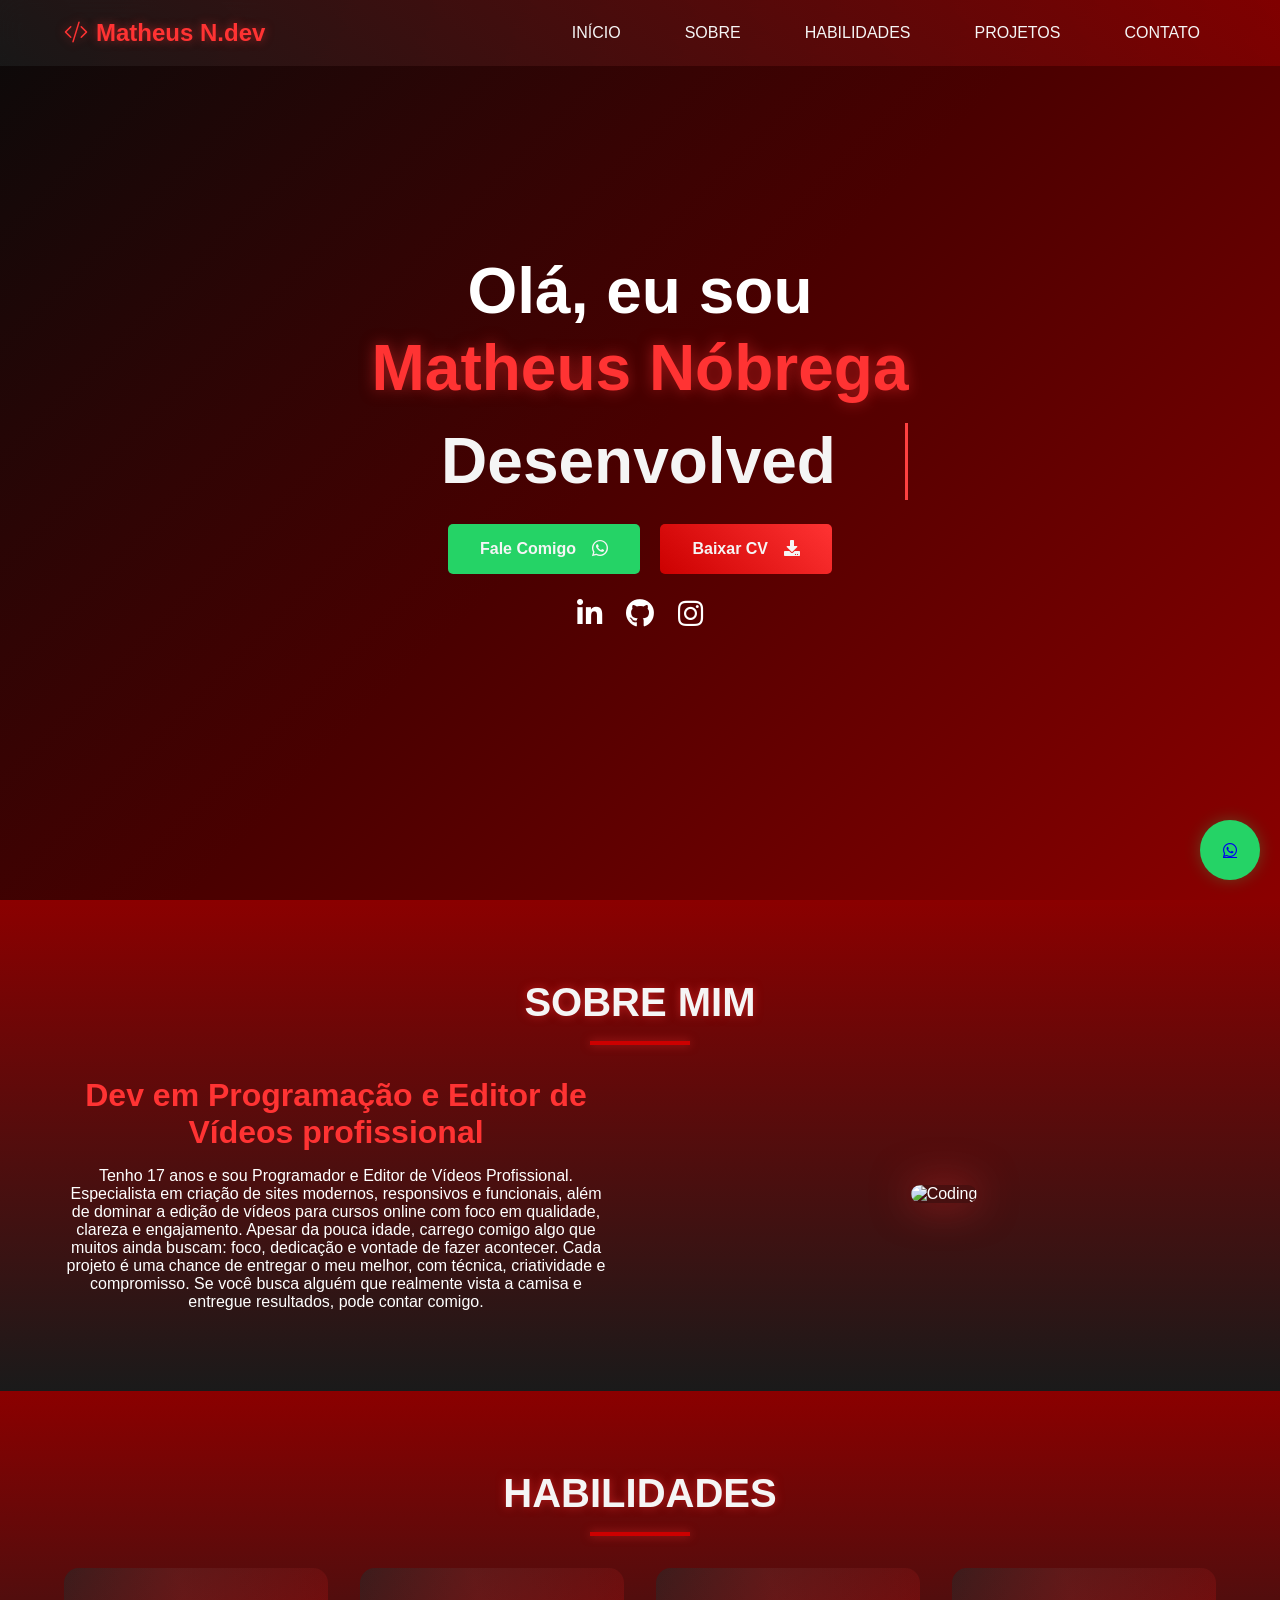
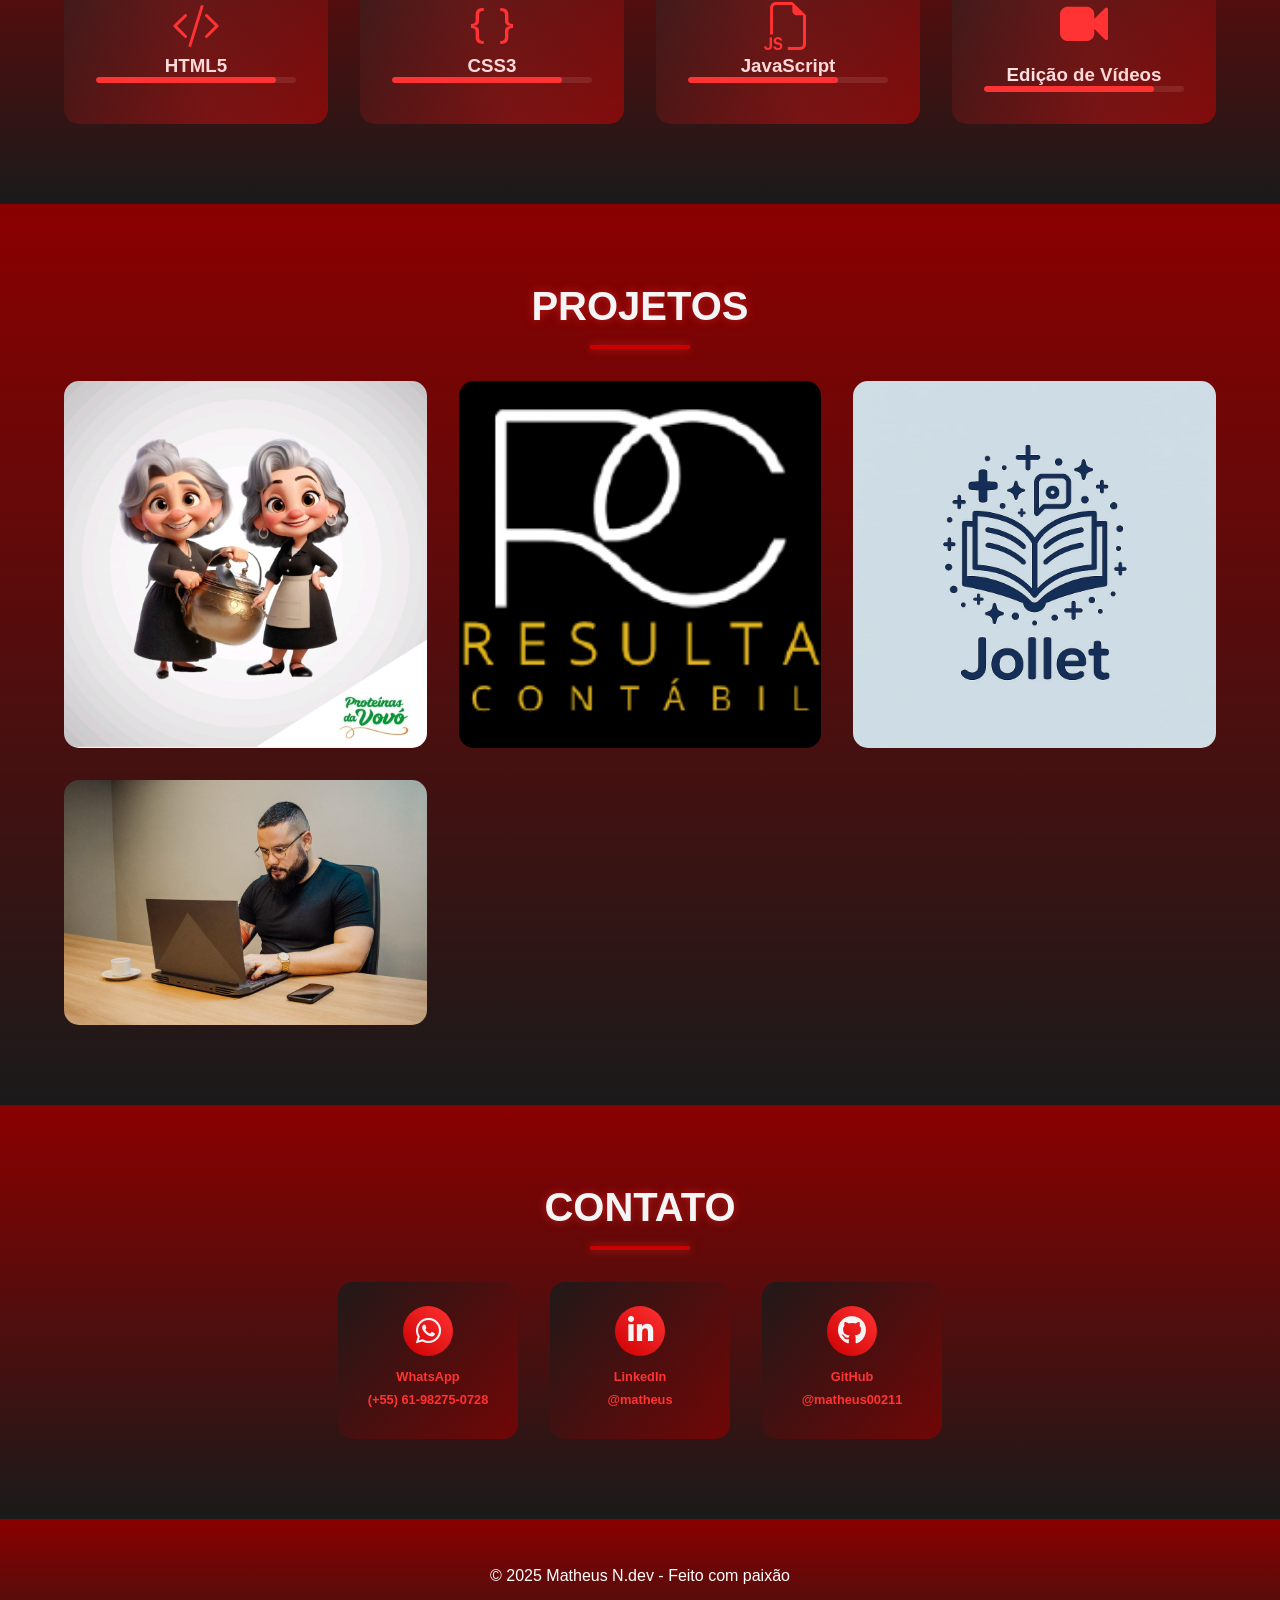
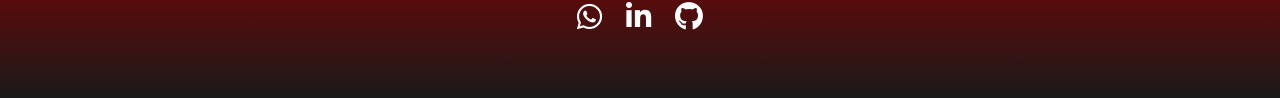
==== index.html @ 4edbf8de "mensagem" ====
<!DOCTYPE html>
<html lang="pt-BR">
<head>
    <meta charset="UTF-8">
    <meta name="viewport" content="width=device-width, initial-scale=1.0">
    <title>Portfólio de Matheus</title>
    <link rel="stylesheet" href="./style.css">
    <link rel="stylesheet" href="https://cdn.jsdelivr.net/npm/bootstrap-icons@1.11.1/font/bootstrap-icons.css">
    <link rel="stylesheet" href="https://cdnjs.cloudflare.com/ajax/libs/font-awesome/5.15.4/css/all.min.css">
    <link href="https://unpkg.com/aos@2.3.1/dist/aos.css" rel="stylesheet">
    <link rel="stylesheet" href="https://cdnjs.cloudflare.com/ajax/libs/font-awesome/4.7.0/css/font-awesome.min.css">
    <script src="https://kit.fontawesome.com/seu-codigo-aqui.js" crossorigin="anonymous"></script>
</head>
<body>
    <!-- Botão WhatsApp -->
    <a href="https://wa.me/5561982750728" class="whatsapp-float" target="_blank">
        <div class="whatsapp-box">
            <i class="fab fa-whatsapp"></i>
        </div>
    </a>

    <!-- Container Geral -->
    <div class="container">
        <!-- Header -->
        <header class="header">
            <div class="logo">
                <i class="bi bi-code-slash"></i>
                <span>Matheus N.dev</span>
            </div>
            <div class="menu">
                <label class="hamburger">
                    <input type="checkbox" id="menuToggle">
                    <svg viewBox="0 0 32 32">
                        <path class="line line-top-bottom" d="M27 10 13 10C10.8 10 9 8.2 9 6 9 3.5 10.8 2 13 2 15.2 2 17 3.8 17 6L17 26C17 28.2 18.8 30 21 30 23.2 30 25 28.2 25 26 25 23.8 23.2 22 21 22L7 22"></path>
                        <path class="line" d="M7 16 27 16"></path>
                    </svg>
                </label>
            </div>
            <nav class="nav-menu">
                <a href="#inicio">INÍCIO</a>
                <a href="#sobre">SOBRE</a>
                <a href="#skills">HABILIDADES</a>
                <a href="#portfolio">PROJETOS</a>
                <a href="#contato">CONTATO</a>
            </nav>
        </header>

       <!-- ... (outras seções mantidas como antes) ... -->

<!-- Início -->
<main id="inicio" class="inicio">
    <div class="stars-layer1"></div>
    <div class="stars-layer2"></div>
    <div class="stars-layer3"></div>
    <div class="container-inicio">
        <div class="conteudo-inicio" data-aos="zoom-in" data-aos-duration="1000">
            <div class="titulo-inicio">
                <h1>Olá, eu sou <span class="highlight">Matheus Nóbrega</span></h1>
                <h1 class="destaque-inicio"><span id="typed-title"></span></h1>
            </div>
            <a href="https://wa.me/5561982750728" target="_blank" class="cta whatsapp-red" data-aos="fade-up" data-aos-delay="400" data-aos-duration="1000">
                <span>Fale Comigo</span>
                <i class="bi bi-whatsapp"></i>
            </a>
            <a href="https://drive.google.com/file/d/13lXHIAIZt2BvmZMSR9LS7GYhMcBeXcqB/view?usp=sharing" target="_blank" class="cta" data-aos="fade-up" data-aos-delay="400" data-aos-duration="1000">
                <span class="btn-text">Baixar CV</span>
                <span class="btn-icon"><i class="fas fa-download"></i></span>
            </a>
            <div class="social-media" data-aos="fade-up" data-aos-delay="600" data-aos-duration="1000">
                <a href="#" target="_blank" class="social-link" data-social="linkedin"><i class="fab fa-linkedin"></i></a>
                <a href="https://github.com/matheus00211" target="_blank" class="social-link" data-social="github"><i class="fab fa-github"></i></a>
                <a href="https://www.instagram.com/eumatheus_nobrega/" target="_blank" class="social-link" data-social="instagram"><i class="fab fa-instagram"></i></a>
            </div>
        </div>
    </div>
</main>
<!-- ... (outras seções mantidas como antes) ... -->

        <!-- Sobre -->
        <section id="sobre" class="sobre">
            <div class="container-sobre">
                <div class="headline-sobre" data-aos="fade-up" data-aos-duration="1000">
                    <h2 class="section-title">SOBRE MIM</h2>
                    <div class="red-line"></div>
                </div>
                <div class="conteudo-sobre">
                    <div class="left-sobre" data-aos="fade-right" data-aos-duration="1000">
                        <div class="textos-sobre">
                            <h3>Dev em Programação e Editor de Vídeos profissional</h3>
                            <p>Tenho 17 anos e sou Programador e Editor de Vídeos Profissional.
                                Especialista em criação de sites modernos, responsivos e funcionais, além de dominar a edição de vídeos para cursos online com foco em qualidade, clareza e engajamento.
                                
                                Apesar da pouca idade, carrego comigo algo que muitos ainda buscam: foco, dedicação e vontade de fazer acontecer.
                                Cada projeto é uma chance de entregar o meu melhor, com técnica, criatividade e compromisso.
                                
                                Se você busca alguém que realmente vista a camisa e entregue resultados, pode contar comigo.</p>
                        </div>
                    </div>
                    <div class="right-sobre" data-aos="fade-left" data-aos-duration="1000">
                        <div class="imagem-sobre">
                            <img src="https://images.unsplash.com/photo-1498050108023-c5249f4df085?auto=format&fit=crop&q=80" alt="Coding">
                        </div>
                    </div>
                </div>
            </div>
        </section>

        <!-- Skills -->
        <section id="skills" class="skills">
            <div class="container-skills">
                <h2 class="section-title" data-aos="fade-up" data-aos-duration="1000">HABILIDADES</h2>
                <div class="red-line"></div>
                <div class="skills-grid">
                    <div class="skill-card" data-aos="fade-up" data-aos-delay="100">
                        <i class="bi bi-code-slash"></i>
                        <h3>HTML5</h3>
                        <div class="skill-bar">
                            <div class="skill-progress" style="width: 90%"></div>
                        </div>
                    </div>
                    <div class="skill-card" data-aos="fade-up" data-aos-delay="200">
                        <i class="bi bi-braces"></i>
                        <h3>CSS3</h3>
                        <div class="skill-bar">
                            <div class="skill-progress" style="width: 85%"></div>
                        </div>
                    </div>
                    <div class="skill-card" data-aos="fade-up" data-aos-delay="300">
                        <i class="bi bi-filetype-js"></i>
                        <h3>JavaScript</h3>
                        <div class="skill-bar">
                            <div class="skill-progress" style="width: 75%"></div>
                        </div>
                    </div>
                    <div class="skill-card" data-aos="fade-up" data-aos-delay="400">
                        <i class="fa fa-video-camera"></i>
                        <h3>Edição de Vídeos</h3>
                        <div class="skill-bar">
                            <div class="skill-progress" style="width: 85%"></div>
                        </div>
                    </div>
                </div>
            </div>
        </section>

        <section id="portfolio" class="portfolio">
            <div class="container-portfolio">
                <h2 class="section-title" data-aos="fade-up" data-aos-duration="1000">PROJETOS</h2>
                <div class="red-line"></div>
                <div class="portfolio-grid">
                    <div class="portfolio-item" data-aos="fade-up" data-aos-delay="100">
                        <img src="./img/vovo.jpeg" alt="Proteínas da Vovó">
                        <div class="portfolio-overlay">
                            <h3>Proteínas da Vovó</h3>
                            <p>HTML, CSS, JavaScript</p>
                            <a href="#" class="portfolio-link">Ver Projeto</a>
                        </div>
                    </div>
                    <div class="portfolio-item" data-aos="fade-up" data-aos-delay="200">
                        <img src="./img/LOGO.png" alt="Resulta Contabil">
                        <div class="portfolio-overlay">
                            <h3>Resulta Contabil</h3>
                            <p>HTML, CSS, JavaScript</p>
                            <a href="https://resulta-contabil.netlify.app" class="portfolio-link">Ver Projeto</a>
                        </div>
                    </div>
                    <div class="portfolio-item" data-aos="fade-up" data-aos-delay="300">
                        <img src="./img/jolet.jpeg" alt="Livraria Jólet">
                        <div class="portfolio-overlay">
                            <h3>Livraria Jólet</h3>
                            <p>HTML, CSS, JavaScript</p>
                            <a href="https://livraria-jolet.vercel.app" class="portfolio-link">Ver Projeto</a>
                        </div>
                    </div>
                    <div class="portfolio-item" data-aos="fade-up" data-aos-delay="400">
                        <img src="./img/Leandro.jpeg" alt="Projeto 4">
                        <div class="portfolio-overlay">
                            <h3>Portfolio Leandro</h3>
                            <p>HTML, CSS, JavaScript</p>
                            <a href="https://matheus00211.github.io/Portifolio-Leandro/" class="portfolio-link">Ver Projeto</a>
                        </div>
                    </div>
                        </div>
                    </div>
                </div>
            </div>
        </section>
        <!-- Contato -->
        <section id="contato" class="contato">
            <div class="contacts">
                <div class="container">
                    <h2 class="section-title" data-aos="fade-up" data-aos-duration="1000">CONTATO</h2>
                    <div class="red-line"></div>
                    <div class="icons" data-aos="fade-up" data-aos-delay="200" data-aos-duration="1000">
                        <div class="icon">
                            <a href="https://api.whatsapp.com/send?phone=5561982750728" target="_blank">
                                <div class="box">
                                    <i class="fab fa-whatsapp"></i>
                                </div>
                            </a>
                            <a href="https://api.whatsapp.com/send?phone=5561982750728" target="_blank">
                                <p>WhatsApp</p>
                            </a>
                            <a href="https://api.whatsapp.com/send?phone=5561982750728" target="_blank">
                                <p>(+55) 61-98275-0728</p>
                            </a>
                        </div>
                        <div class="icon">
                            <a href="#" target="_blank">
                                <div class="box">
                                    <i class="fab fa-linkedin"></i>
                                </div>
                            </a>
                            <a href="#" target="_blank">
                                <p>LinkedIn</p>
                            </a>
                            <a href="#" target="_blank">
                                <p>@matheus</p>
                            </a>
                        </div>
                        <div class="icon">
                            <a href="https://github.com/matheus00211" target="_blank">
                                <div class="box">
                                    <i class="fab fa-github"></i>
                                </div>
                            </a>
                            <a href="https://github.com/matheus00211" target="_blank">
                                <p>GitHub</p>
                            </a>
                            <a href="https://github.com/matheus00211" target="_blank">
                                <p>@matheus00211</p>
                            </a>
                        </div>
                    </div>
                </div>
            </div>
        </section>

        <!-- Footer -->
        <footer class="footer">
            <p>© 2025 Matheus N.dev - Feito com paixão</p>
            <div class="social-media">
                <a href="https://wa.me/5561982750728" target="_blank" class="social-link" data-social="whatsapp"><i class="fab fa-whatsapp"></i></a>
                <a href="#" target="_blank" class="social-link" data-social="linkedin"><i class="fab fa-linkedin"></i></a>
                <a href="https://github.com/matheus00211" target="_blank" class="social-link" data-social="github"><i class="fab fa-github"></i></a>
            </div>
        </footer>
    </div>

    <script src="https://unpkg.com/aos@2.3.1/dist/aos.js"></script>
    <script src="./script.js"></script>
</body>
</html>
---- style.css ----
* {
    margin: 0;
    padding: 0;
    box-sizing: border-box;
}

body {
    font-family: 'Poppins', sans-serif;
    background: linear-gradient(135deg, #1a1a1a 0%, #8b0000 50%, #ff3333 100%);
    color: #fff;
    overflow-x: hidden;
}

:root {
    --black: #1a1a1a;
    --red-dark: #8b0000;
    --red-mid: #cc0000;
    --red-light: #ff3333;
    --white: #f5f5f5;
    --glow: rgba(255, 51, 51, 0.5);
}

/* Header */
.header {
    position: fixed;
    width: 100%;
    padding: 1rem 5%;
    display: flex;
    justify-content: space-between;
    align-items: center;
    background: linear-gradient(45deg, rgba(26, 26, 26, 0.9), rgba(139, 0, 0, 0.8));
    backdrop-filter: blur(15px);
    z-index: 1000;
    transition: all 0.5s ease;
}

.header.scrolled {
    background: linear-gradient(45deg, var(--red-dark), var(--black));
    box-shadow: 0 5px 20px var(--glow);
}

.logo {
    display: flex;
    align-items: center;
    gap: 0.5rem;
    font-size: 1.5rem;
    font-weight: 600;
    color: var(--red-light);
    text-shadow: 0 0 10px var(--glow);
    transition: transform 0.4s ease;
}

.logo:hover {
    transform: scale(1.1) rotate(5deg);
}

.nav-menu {
    display: flex;
    align-items: center;
    gap: 2rem;
}

.nav-menu a {
    color: var(--white);
    text-decoration: none;
    font-weight: 500;
    padding: 0.5rem 1rem;
    position: relative;
    transition: all 0.4s ease;
}

.nav-menu a:hover {
    color: var(--red-light);
    transform: translateY(-3px);
    text-shadow: 0 0 15px var(--glow);
}

.nav-menu a::before {
    content: '';
    position: absolute;
    top: 0;
    left: 50%;
    width: 0;
    height: 2px;
    background: var(--red-light);
    transition: all 0.4s ease;
    transform: translateX(-50%);
}

.nav-menu a:hover::before {
    width: 100%;
}

/* Social Media */
.social-media {
    display: flex;
    justify-content: center;
    gap: 1.5rem;
    margin: 1rem 0;
}

.social-link {
    color: var(--white);
    font-size: 1.8rem;
    position: relative;
    transition: all 0.4s ease;
}

.social-link:hover {
    transform: scale(1.3) rotate(360deg);
    text-shadow: 0 0 20px var(--glow);
}

.social-link[data-social="whatsapp"]:hover { color: #25D366; }
.social-link[data-social="linkedin"]:hover { color: #0A66C2; }
.social-link[data-social="github"]:hover { color: #181717; }
.social-link[data-social="instagram"]:hover { color: #E1306C; }

.social-link::after {
    content: '';
    position: absolute;
    width: 0;
    height: 0;
    background: var(--glow);
    border-radius: 50%;
    top: 50%;
    left: 50%;
    transform: translate(-50%, -50%);
    transition: all 0.5s ease;
}

.social-link:hover::after {
    width: 40px;
    height: 40px;
    opacity: 0;
}

/* Responsive Design */
@media (max-width: 768px) {
    .social-media {
        gap: 1rem;
    }

    .social-link {
        font-size: 1.5rem;
    }
}

@media (max-width: 480px) {
    .social-link {
        font-size: 1.2rem;
    }
}

.hamburger {
    display: none;
}

.hamburger svg {
    width: 30px;
    height: 30px;
}

.hamburger .line {
    fill: none;
    stroke: var(--white);
    stroke-width: 2;
    transition: all 0.3s ease;
}

/* WhatsApp Button */
.whatsapp-float {
    position: fixed;
    bottom: 20px;
    right: 20px;
    z-index: 1000;
}

.whatsapp-box {
    width: 60px;
    height: 60px;
    background: #25D366;
    border-radius: 50%;
    display: flex;
    align-items: center;
    justify-content: center;
    box-shadow: 0 0 15px rgba(37, 211, 102, 0.3);
    transition: all 0.3s ease;
    animation: pulse 2s infinite;
}

.whatsapp-box:hover {
    transform: scale(1.1);
    box-shadow: 0 0 20px rgba(37, 211, 102, 0.5);
}

@keyframes pulse {
    0% { box-shadow: 0 0 0 0 rgba(37, 211, 102, 0.4); }
    70% { box-shadow: 0 0 0 10px rgba(37, 211, 102, 0); }
    100% { box-shadow: 0 0 0 0 rgba(37, 211, 102, 0); }
}

/* Hero (Início) */
.inicio {
    min-height: 100vh;
    display: flex;
    align-items: center;
    padding: 0 5%;
    position: relative;
    overflow: hidden;
    background: linear-gradient(135deg, #0a0a0a 0%, #4a0000 50%, #8b0000 100%);
}

.destaque-inicio {
    font-size: 2.5rem;
    color: #fff;
    display: inline-block;
    white-space: nowrap;
    overflow: hidden;
    border-right: 3px solid #ff4040; /* Cursor só aparece via JS */
}

.social-media {
    display: flex;
    justify-content: center;
    gap: 1.5rem; /* Espaçamento entre os ícones */
    margin: 1rem 0;
}

.social-link {
    color: #fff; /* Cor dos ícones */
    font-size: 1.8rem; /* Tamanho dos ícones */
    transition: all 0.4s ease;
}

.social-link i {
    display: inline-block; /* Garante que os ícones sejam visíveis */
}

.social-link[data-social="whatsapp"]:hover { color: #25D366; }
.social-link[data-social="linkedin"]:hover { color: #0A66C2; }
.social-link[data-social="github"]:hover { color: #181717; }
.social-link[data-social="instagram"]:hover { color: #E1306C; }

/* Responsividade */
@media (max-width: 768px) {
    .destaque-inicio { font-size: 1.8rem; }
    .social-link { font-size: 1.5rem; }
}
.container-inicio {
    max-width: 1200px;
    margin: 0 auto;
    z-index: 2;
}

.conteudo-inicio {
    text-align: center;
}

.titulo-inicio h1 {
    font-size: 4rem;
    line-height: 1.2;
    margin-bottom: 1rem;
    display: flex;
    flex-direction: column;
    align-items: center;
}

.highlight {
    color: var(--red-light);
    text-shadow: 0 0 15px var(--glow);
    animation: glow 2s infinite alternate;
}

@keyframes glow {
    0% { text-shadow: 0 0 10px var(--glow); }
    100% { text-shadow: 0 0 20px var(--glow), 0 0 30px var(--red-light); }
}

.destaque-inicio {
    font-size: 2.5rem;
    color: var(--white);
    position: relative;
}

.typing::after {
    content: '|';
    animation: blink 0.7s infinite;
}

@keyframes blink {
    50% { opacity: 0; }
}

.paragrafo-inicio {
    margin: 2rem 0;
    font-size: 1.1rem;
    animation: text-pop 1s ease-out forwards;
}

@keyframes text-pop {
    0% { transform: scale(0.95); opacity: 0; }
    100% { transform: scale(1); opacity: 1; }
}

.cta {
    display: inline-flex;
    align-items: center;
    gap: 1rem;
    padding: 1rem 2rem;
    background: linear-gradient(45deg, var(--red-mid), var(--red-light));
    color: var(--white);
    border: none;
    border-radius: 5px;
    font-weight: 600;
    cursor: pointer;
    transition: all 0.3s ease;
    text-decoration: none;
    margin: 0.5rem;
    position: relative;
    overflow: hidden;
}

.cta:hover {
    transform: scale(1.05);
    box-shadow: 0 0 20px var(--glow);
}

.cta::before {
    content: '';
    position: absolute;
    top: 50%;
    left: 50%;
    width: 0;
    height: 0;
    background: rgba(255, 255, 255, 0.4);
    border-radius: 50%;
    transform: translate(-50%, -50%);
    transition: all 0.7s ease;
}

.cta:hover::before {
    width: 400px;
    height: 400px;
}

.whatsapp-red {
    background: #25D366;
}

.whatsapp-red:hover {
    background: #20b354;
}

/* Sobre */
.sobre {
    padding: 80px 5%;
    background: linear-gradient(to bottom, var(--red-dark), var(--black));
}

.container-sobre {
    max-width: 1200px;
    margin: 0 auto;
}

.headline-sobre {
    text-align: center;
}

.section-title {
    font-size: 3rem;
    color: var(--white);
    margin-bottom: 1rem;
    text-shadow: 0 0 10px var(--glow);
    animation: title-glow 2s infinite alternate;
}

@keyframes title-glow {
    0% { text-shadow: 0 0 10px var(--glow); }
    100% { text-shadow: 0 0 20px var(--glow), 0 0 30px var(--red-light); }
}

.red-line {
    width: 100px;
    height: 4px;
    background: var(--red-light);
    margin: 0 auto 3rem;
    box-shadow: 0 0 10px var(--glow);
    animation: line-pulse 1.5s infinite;
}

@keyframes line-pulse {
    0% { transform: scaleX(1); }
    50% { transform: scaleX(1.1); }
    100% { transform: scaleX(1); }
}

.conteudo-sobre {
    display: grid;
    grid-template-columns: 1fr 1fr;
    gap: 4rem;
    align-items: center;
}

.left-sobre h3 {
    font-size: 2rem;
    color: var(--red-light);
    margin-bottom: 1rem;
}

.imagem-sobre img {
    width: 100%;
    max-width: 600px;
    border-radius: 20px;
    box-shadow: 0 0 40px var(--glow);
    transition: transform 0.5s ease, box-shadow 0.5s ease;
}

.imagem-sobre img:hover {
    transform: scale(1.05) rotate(2deg);
    box-shadow: 0 0 60px var(--glow);
}

/* Skills */
.skills {
    padding: 80px 5%;
    background: linear-gradient(to top, var(--black), var(--red-dark));
}

.container-skills {
    max-width: 1200px;
    margin: 0 auto;
}

.skills-grid {
    display: grid;
    grid-template-columns: repeat(auto-fit, minmax(250px, 1fr));
    gap: 2rem;
}

.skill-card {
    background: linear-gradient(135deg, rgba(26, 26, 26, 0.9), rgba(139, 0, 0, 0.7));
    padding: 2rem;
    border-radius: 15px;
    text-align: center;
    transition: all 0.5s ease;
    position: relative;
    overflow: hidden;
}

.skill-card::before {
    content: '';
    position: absolute;
    top: -50%;
    left: -50%;
    width: 200%;
    height: 200%;
    background: linear-gradient(45deg, transparent, rgba(255, 51, 51, 0.2), transparent);
    transform: rotate(30deg);
    transition: all 0.6s ease;
}

.skill-card:hover::before {
    transform: rotate(30deg) translate(-20%, -20%);
}

.skill-card:hover {
    transform: translateY(-10px) scale(1.05);
    box-shadow: 0 0 25px var(--glow);
}

.skill-card i {
    font-size: 3rem;
    color: var(--red-light);
    margin-bottom: 1rem;
    transition: transform 0.4s ease;
}

.skill-card:hover i {
    transform: scale(1.2) rotate(15deg);
}

.skill-bar {
    width: 100%;
    height: 6px;
    background: rgba(255, 255, 255, 0.1);
    border-radius: 3px;
    overflow: hidden;
}

.skill-progress {
    height: 100%;
    background: var(--red-light);
    border-radius: 3px;
    animation: progress 1.5s ease-out forwards;
}

@keyframes progress {
    from { width: 0; }
}

/* Portfolio */
.portfolio {
    padding: 80px 5%;
    background: linear-gradient(to bottom, var(--red-dark), var(--black));
}

.container-portfolio {
    max-width: 1200px;
    margin: 0 auto;
}

.red-line {
    width: 100px;
    height: 4px;
    background: var(--red-mid);
    margin: 0 auto 2rem;
}

.section-title {
    font-size: 2.5rem;
    color: var(--white);
    text-align: center;
    margin-bottom: 1rem;
    text-transform: uppercase;
}

.portfolio-grid {
    display: grid;
    grid-template-columns: repeat(auto-fit, minmax(280px, 1fr));
    gap: 2rem;
}

.portfolio-item {
    position: relative;
    border-radius: 15px;
    overflow: hidden;
    transition: transform 0.5s ease, box-shadow 0.5s ease;
}

.portfolio-item:hover {
    transform: translateY(-10px);
    box-shadow: 0 0 30px var(--glow);
}

.portfolio-item img {
    width: 100%;
    height: 100%;
    object-fit: cover;
    transition: transform 0.6s ease;
}

.portfolio-item:hover img {
    transform: scale(1.1);
}

.portfolio-overlay {
    position: absolute;
    inset: 0;
    background: linear-gradient(135deg, rgba(26, 26, 26, 0.9), rgba(255, 51, 51, 0.7));
    display: flex;
    flex-direction: column;
    justify-content: center;
    align-items: center;
    opacity: 0;
    transition: all 0.4s ease;
}

.portfolio-item:hover .portfolio-overlay {
    opacity: 1;
}

.portfolio-overlay h3 {
    color: var(--white);
    font-size: 1.5rem;
    margin-bottom: 0.5rem;
}

.portfolio-overlay p {
    color: var(--white);
    font-size: 1rem;
    margin-bottom: 1rem;
}

.portfolio-link {
    padding: 0.75rem 1.5rem;
    background: var(--white);
    color: var(--red-mid);
    text-decoration: none;
    border-radius: 5px;
    font-weight: 600;
    transition: all 0.3s ease;
    position: relative;
    overflow: hidden;
}

.portfolio-link:hover {
    background: var(--red-light);
    color: var(--white);
    box-shadow: 0 0 15px var(--glow);
}

.portfolio-link::before {
    content: '';
    position: absolute;
    top: 50%;
    left: 50%;
    width: 0;
    height: 0;
    background: rgba(255, 255, 255, 0.4);
    border-radius: 50%;
    transform: translate(-50%, -50%);
    transition: all 0.5s ease;
}

.portfolio-link:hover::before {
    width: 200px;
    height: 200px;
}
/* Contato */
.contato {
    padding: 80px 5%;
    background: linear-gradient(to top, var(--black), var(--red-dark));
}

.contacts {
    max-width: 1200px;
    margin: 0 auto;
}

.container {
    text-align: center;
}

.icons {
    display: flex;
    justify-content: center;
    gap: 2rem;
    margin-top: 2rem;
    flex-wrap: wrap;
}

.icon {
    background: linear-gradient(135deg, rgba(26, 26, 26, 0.9), rgba(139, 0, 0, 0.7));
    padding: 1.5rem;
    border-radius: 15px;
    transition: all 0.5s ease;
    width: 180px;
    display: flex;
    flex-direction: column;
    align-items: center;
}

.icon:hover {
    transform: translateY(-15px) scale(1.05);
    box-shadow: 0 0 30px var(--glow);
}

.icon .box {
    width: 50px;
    height: 50px;
    background: linear-gradient(45deg, var(--red-mid), var(--red-light));
    border-radius: 50%;
    display: flex;
    align-items: center;
    justify-content: center;
    margin: 0 auto 0.8rem;
    transition: all 0.4s ease;
}

.icon:hover .box {
    transform: scale(1.1);
    box-shadow: 0 0 20px var(--glow);
}

.icon i {
    font-size: 1.8rem;
    color: var(--white);
}

.icon a {
    text-decoration: none;
    color: var(--white);
}

.icon p:first-of-type {
    font-weight: 600;
    margin-bottom: 0.5rem;
    font-size: 1rem;
}

.icon p:last-of-type {
    font-size: 0.8rem;
    color: var(--red-light);
}

/* Footer */
.footer {
    padding: 3rem 5%;
    background: linear-gradient(to top, var(--black), var(--red-dark));
    text-align: center;
    font-size: 1rem;
}

/* Responsive Design */
@media (max-width: 768px) {
    .header {
        padding: 0.8rem 3%;
    }

    .logo {
        font-size: 1.2rem;
    }

    .nav-menu {
        display: none;
        position: absolute;
        top: 100%;
        left: 0;
        width: 100%;
        background: var(--black);
        flex-direction: column;
        padding: 1rem;
        align-items: center;
    }

    .nav-menu.active {
        display: flex;
    }

    .nav-menu a {
        padding: 0.8rem;
        font-size: 1rem;
    }

    .nav-menu .social-media {
        gap: 1rem;
        margin-top: 1rem;
    }

    .social-link {
        font-size: 1.5rem;
    }

    .hamburger {
        display: block;
    }

    .inicio {
        padding: 0 3%;
    }

    .titulo-inicio h1 {
        font-size: 2.5rem;
    }

    .destaque-inicio {
        font-size: 1.8rem;
    }

    .paragrafo-inicio {
        font-size: 1rem;
    }

    .cta {
        padding: 0.8rem 1.5rem;
        font-size: 1rem;
    }

    .conteudo-sobre {
        grid-template-columns: 1fr;
        text-align: center;
    }

    .imagem-sobre img {
        max-width: 300px;
        margin: 0 auto;
    }

    .skills-grid {
        grid-template-columns: 1fr;
        gap: 1.5rem;
    }

    .skill-card i {
        font-size: 2.5rem;
    }

    .skill-card h3 {
        font-size: 1.2rem;
    }

    .portfolio-grid {
        grid-template-columns: 1fr;
        gap: 1.5rem;
    }

    .portfolio-overlay h3 {
        font-size: 1.4rem;
    }

    .portfolio-overlay p {
        font-size: 0.8rem;
    }

    .icons {
        gap: 1rem;
        flex-direction: column;
        align-items: center;
    }

    .icon {
        width: 100%;
        max-width: 250px;
        padding: 1rem;
    }

    .icon .box {
        width: 40px;
        height: 40px;
    }

    .icon i {
        font-size: 1.5rem;
    }

    .icon p:first-of-type {
        font-size: 0.9rem;
    }

    .icon p:last-of-type {
        font-size: 0.7rem;
    }
}

@media (max-width: 480px) {
    .logo {
        font-size: 1rem;
    }

    .hamburger svg {
        width: 25px;
        height: 25px;
    }

    .titulo-inicio h1 {
        font-size: 2rem;
    }

    .destaque-inicio {
        font-size: 1.5rem;
    }

    .section-title {
        font-size: 2rem;
    }

    .social-link {
        font-size: 1.2rem;
    }

    .footer {
        font-size: 0.8rem;
    }
}
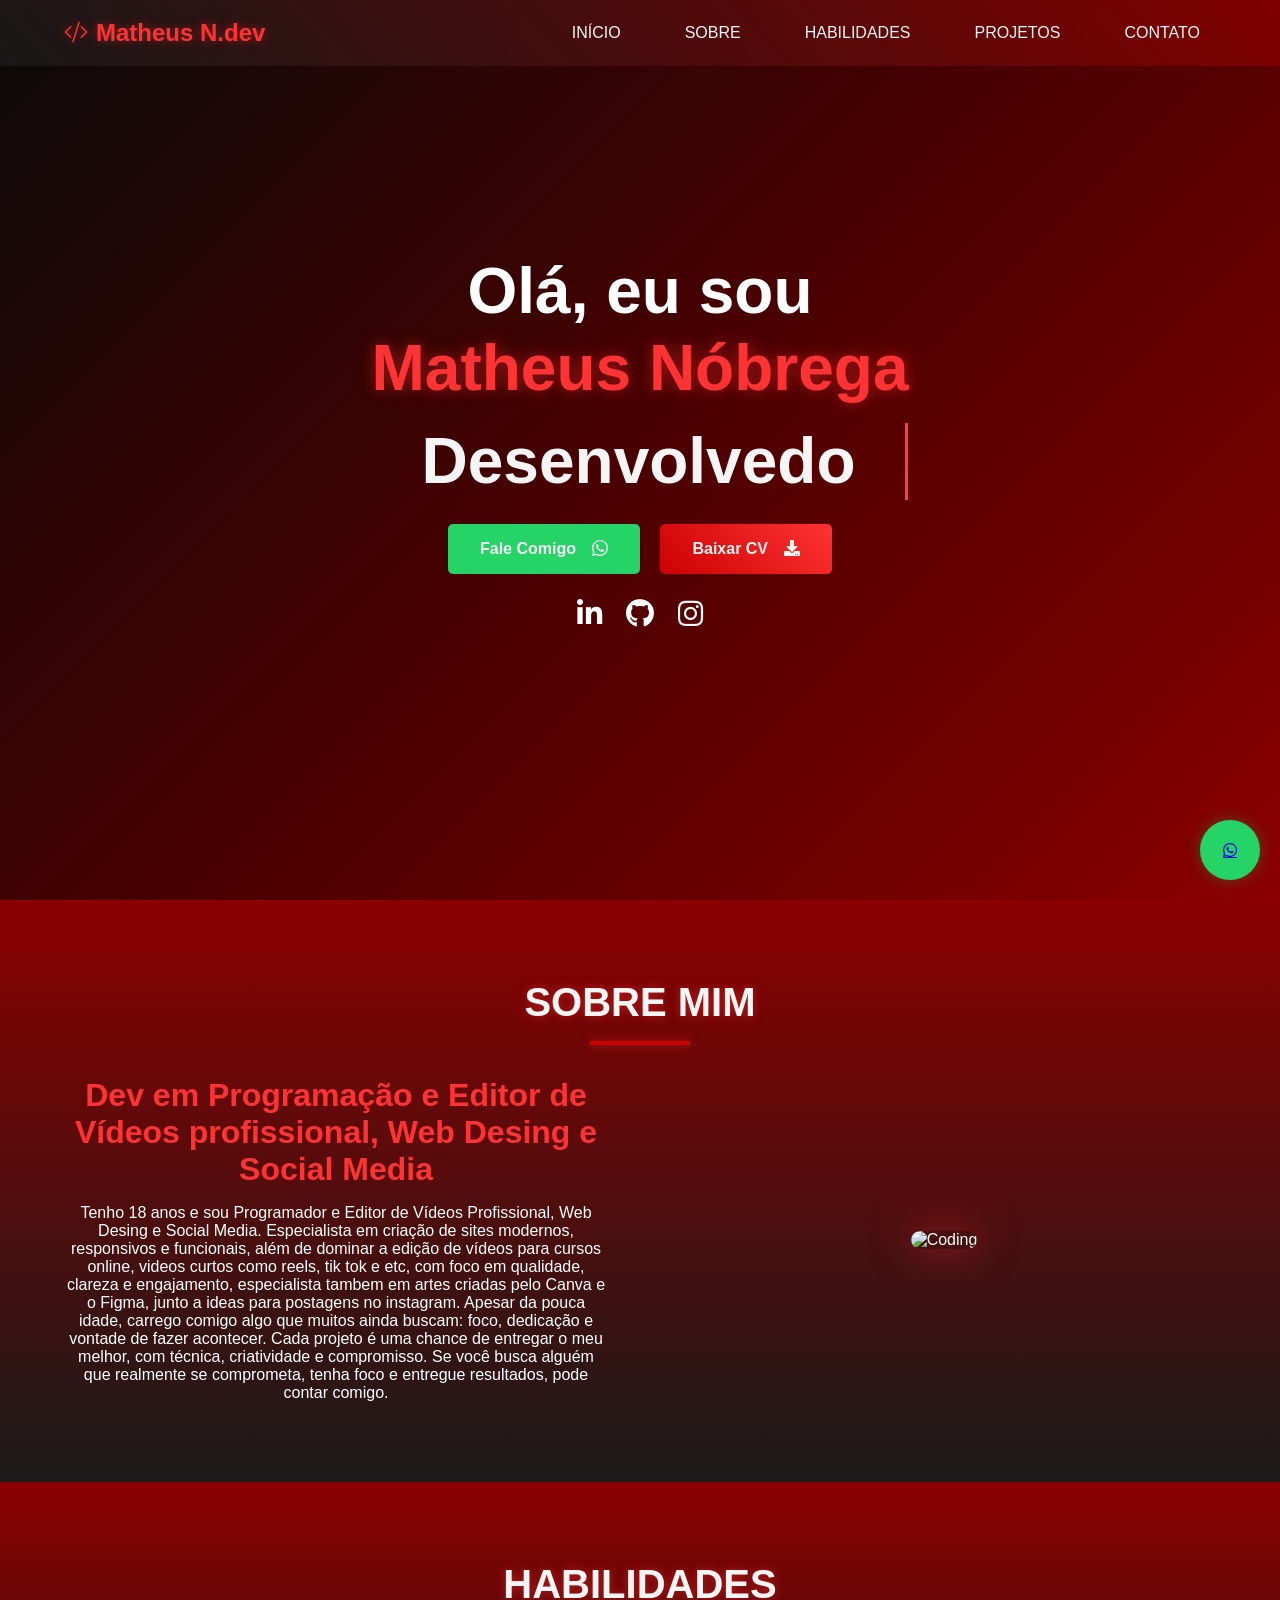
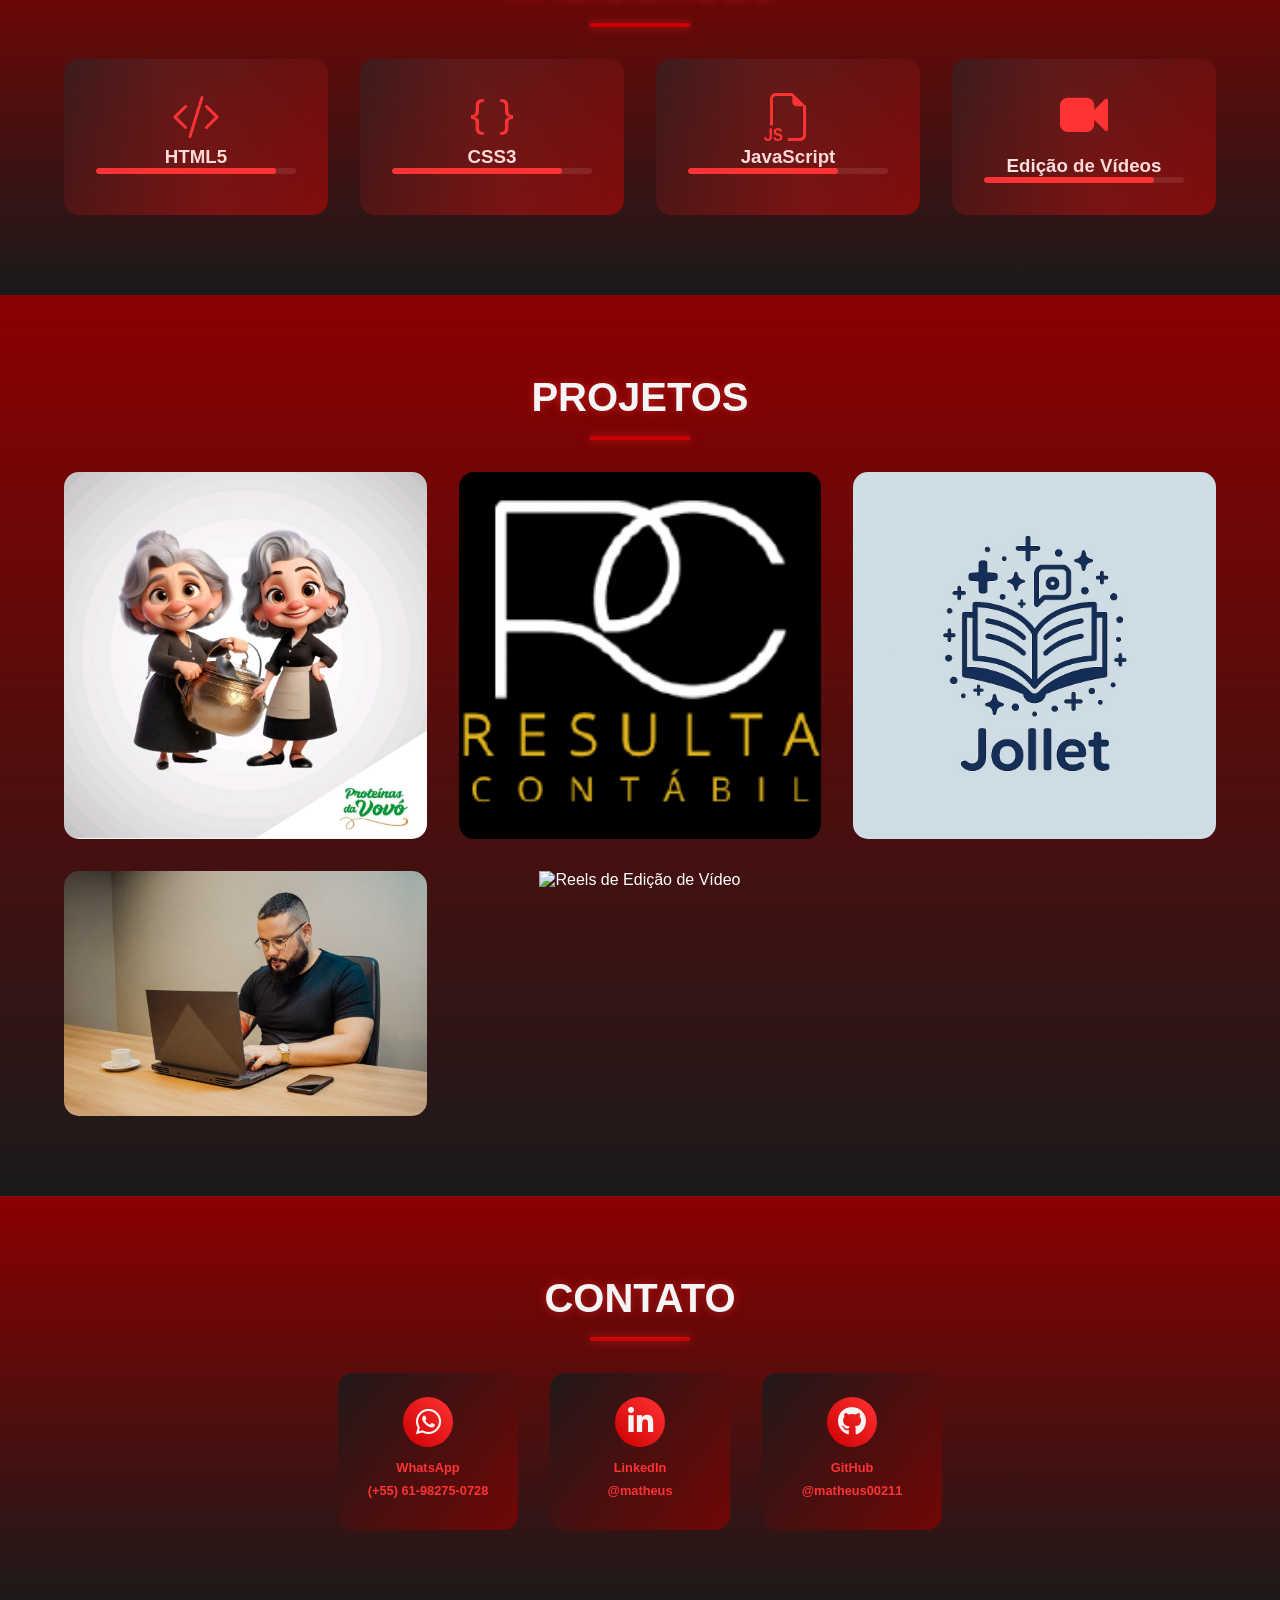
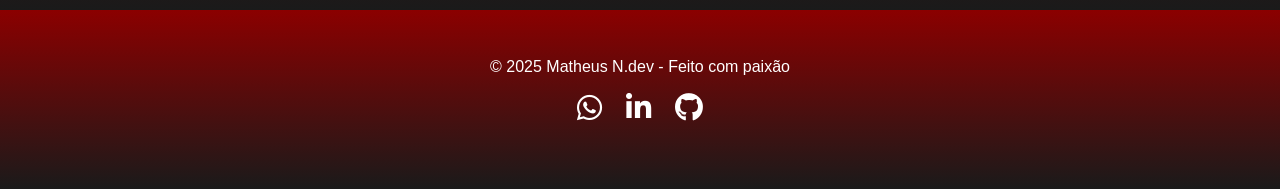
==== commit 1cef53bf: "Update index.html" ====
--- a/index.html
+++ b/index.html
@@ -86,19 +86,20 @@
                 <div class="conteudo-sobre">
                     <div class="left-sobre" data-aos="fade-right" data-aos-duration="1000">
                         <div class="textos-sobre">
-                            <h3>Dev em Programação e Editor de Vídeos profissional</h3>
-                            <p>Tenho 17 anos e sou Programador e Editor de Vídeos Profissional.
-                                Especialista em criação de sites modernos, responsivos e funcionais, além de dominar a edição de vídeos para cursos online com foco em qualidade, clareza e engajamento.
+                            <h3>Dev em Programação e Editor de Vídeos profissional, Web Desing e Social Media</h3>
+                            <p>Tenho 18 anos e sou Programador e Editor de Vídeos Profissional, Web Desing e Social Media.
+                                Especialista em criação de sites modernos, responsivos e funcionais, além de dominar a edição de vídeos para cursos online, videos curtos como reels, tik tok e etc, com foco em qualidade, clareza e engajamento,
+                                especialista tambem em artes criadas pelo Canva e o Figma, junto a ideas para postagens no instagram.
                                 
                                 Apesar da pouca idade, carrego comigo algo que muitos ainda buscam: foco, dedicação e vontade de fazer acontecer.
                                 Cada projeto é uma chance de entregar o meu melhor, com técnica, criatividade e compromisso.
                                 
-                                Se você busca alguém que realmente vista a camisa e entregue resultados, pode contar comigo.</p>
+                                Se você busca alguém que realmente se comprometa, tenha foco e entregue resultados, pode contar comigo.</p>
                         </div>
                     </div>
                     <div class="right-sobre" data-aos="fade-left" data-aos-duration="1000">
                         <div class="imagem-sobre">
-                            <img src="https://images.unsplash.com/photo-1498050108023-c5249f4df085?auto=format&fit=crop&q=80" alt="Coding">
+                            <img src="./img/WhatsApp Image 2026-02-02 at 15.41.12.jpeg" alt="Coding">
                         </div>
                     </div>
                 </div>
@@ -180,6 +181,31 @@
                             <a href="https://matheus00211.github.io/Portifolio-Leandro/" class="portfolio-link">Ver Projeto</a>
                         </div>
                     </div>
+                    <div class="portfolio-item" data-aos="fade-up" data-aos-delay="500">
+    <img src="./img/patient-undergoing-microneedling-procedure.jpg" alt="Reels de Edição de Vídeo">
+    <div class="portfolio-overlay">
+        <h3>Edição de Vídeos - Reels</h3>
+        <p>Rinoplastia videos exemplos</p>
+        
+        <!-- Mostrando os dois links de forma clara -->
+        <div class="portfolio-links-container" style="margin: 15px 0; display: flex; flex-direction: column; gap: 10px;">
+            <a href="https://www.instagram.com/p/DMLPp0WuvSK/" 
+               target="_blank" 
+               rel="noopener noreferrer"
+               class="portfolio-link">
+               Ver Reel 1
+            </a>
+            
+            <a href="https://www.instagram.com/p/DLmyrUrvZcI/" 
+               target="_blank" 
+               rel="noopener noreferrer"
+               class="portfolio-link">
+               Ver Reel 2
+            </a>
+        </div>
+    </div>
+</div>
+                    
                         </div>
                     </div>
                 </div>
@@ -250,4 +276,4 @@
     <script src="https://unpkg.com/aos@2.3.1/dist/aos.js"></script>
     <script src="./script.js"></script>
 </body>
-</html>+</html>
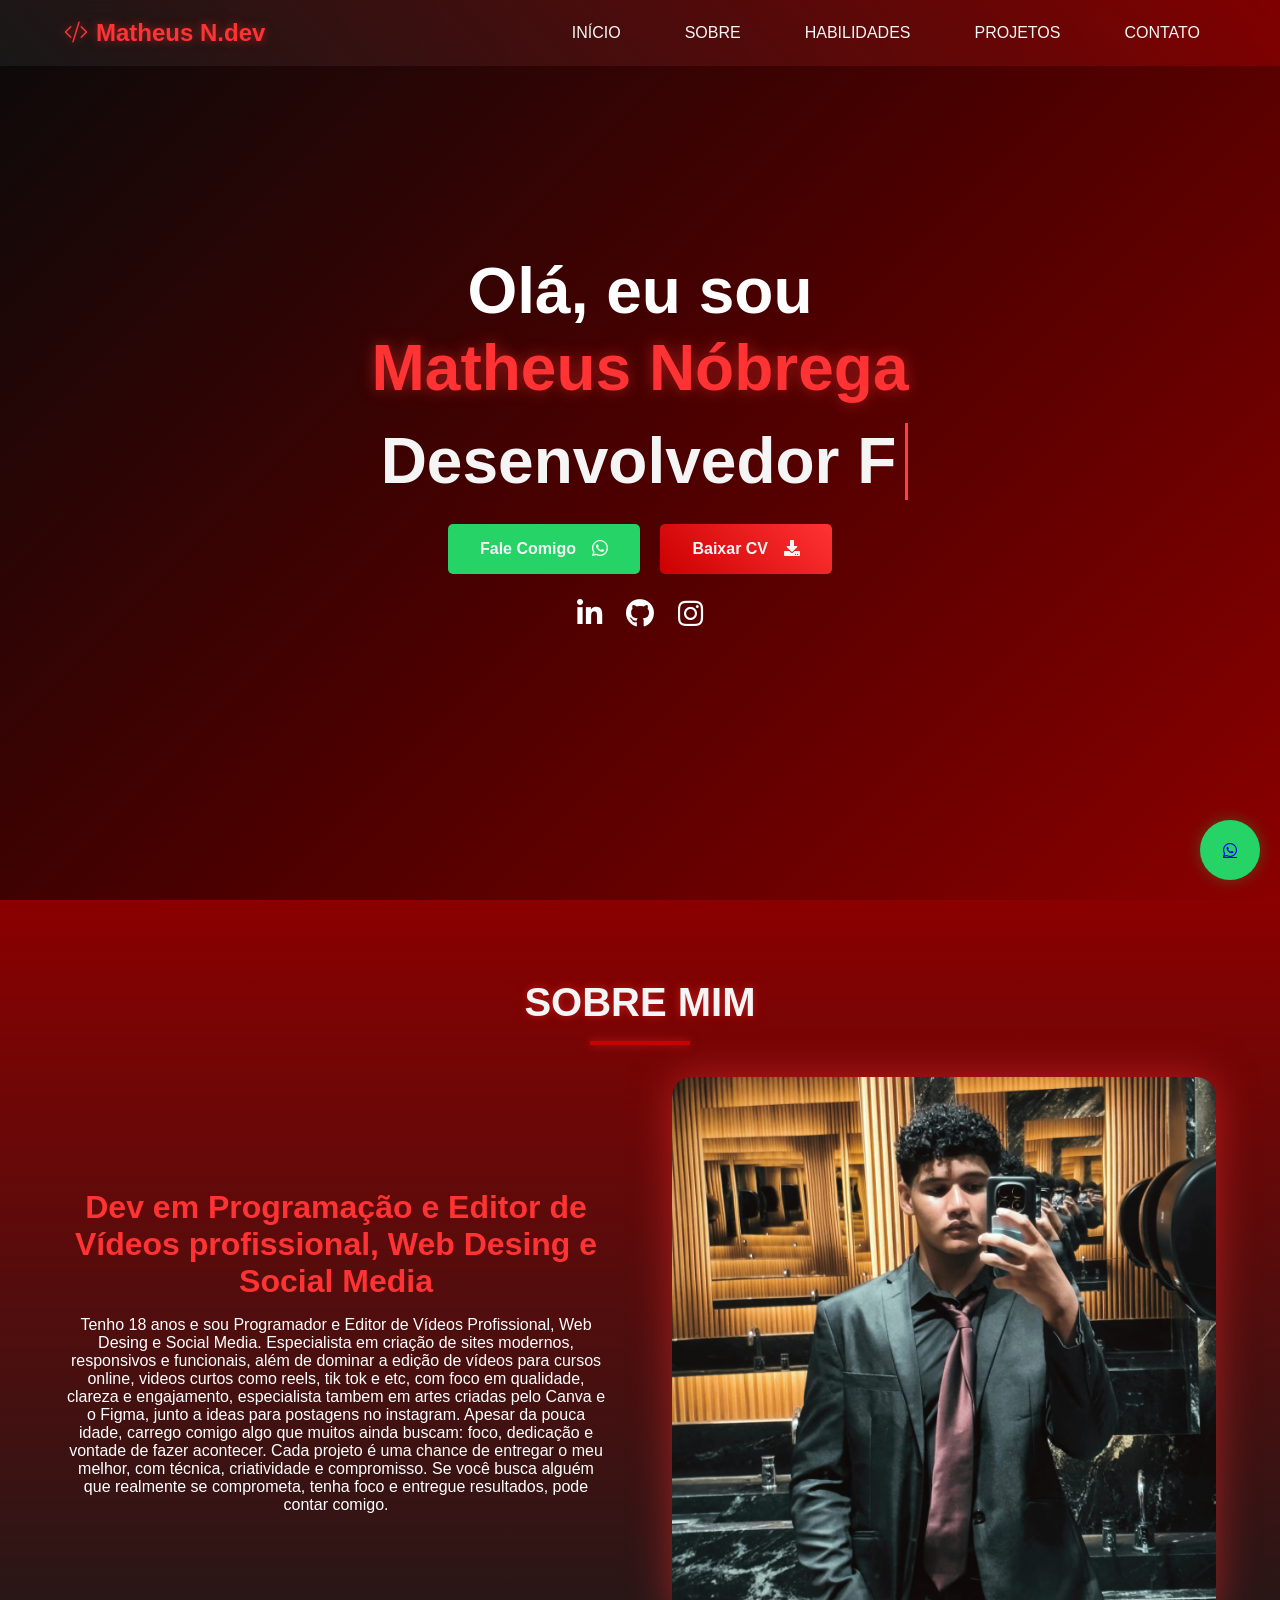
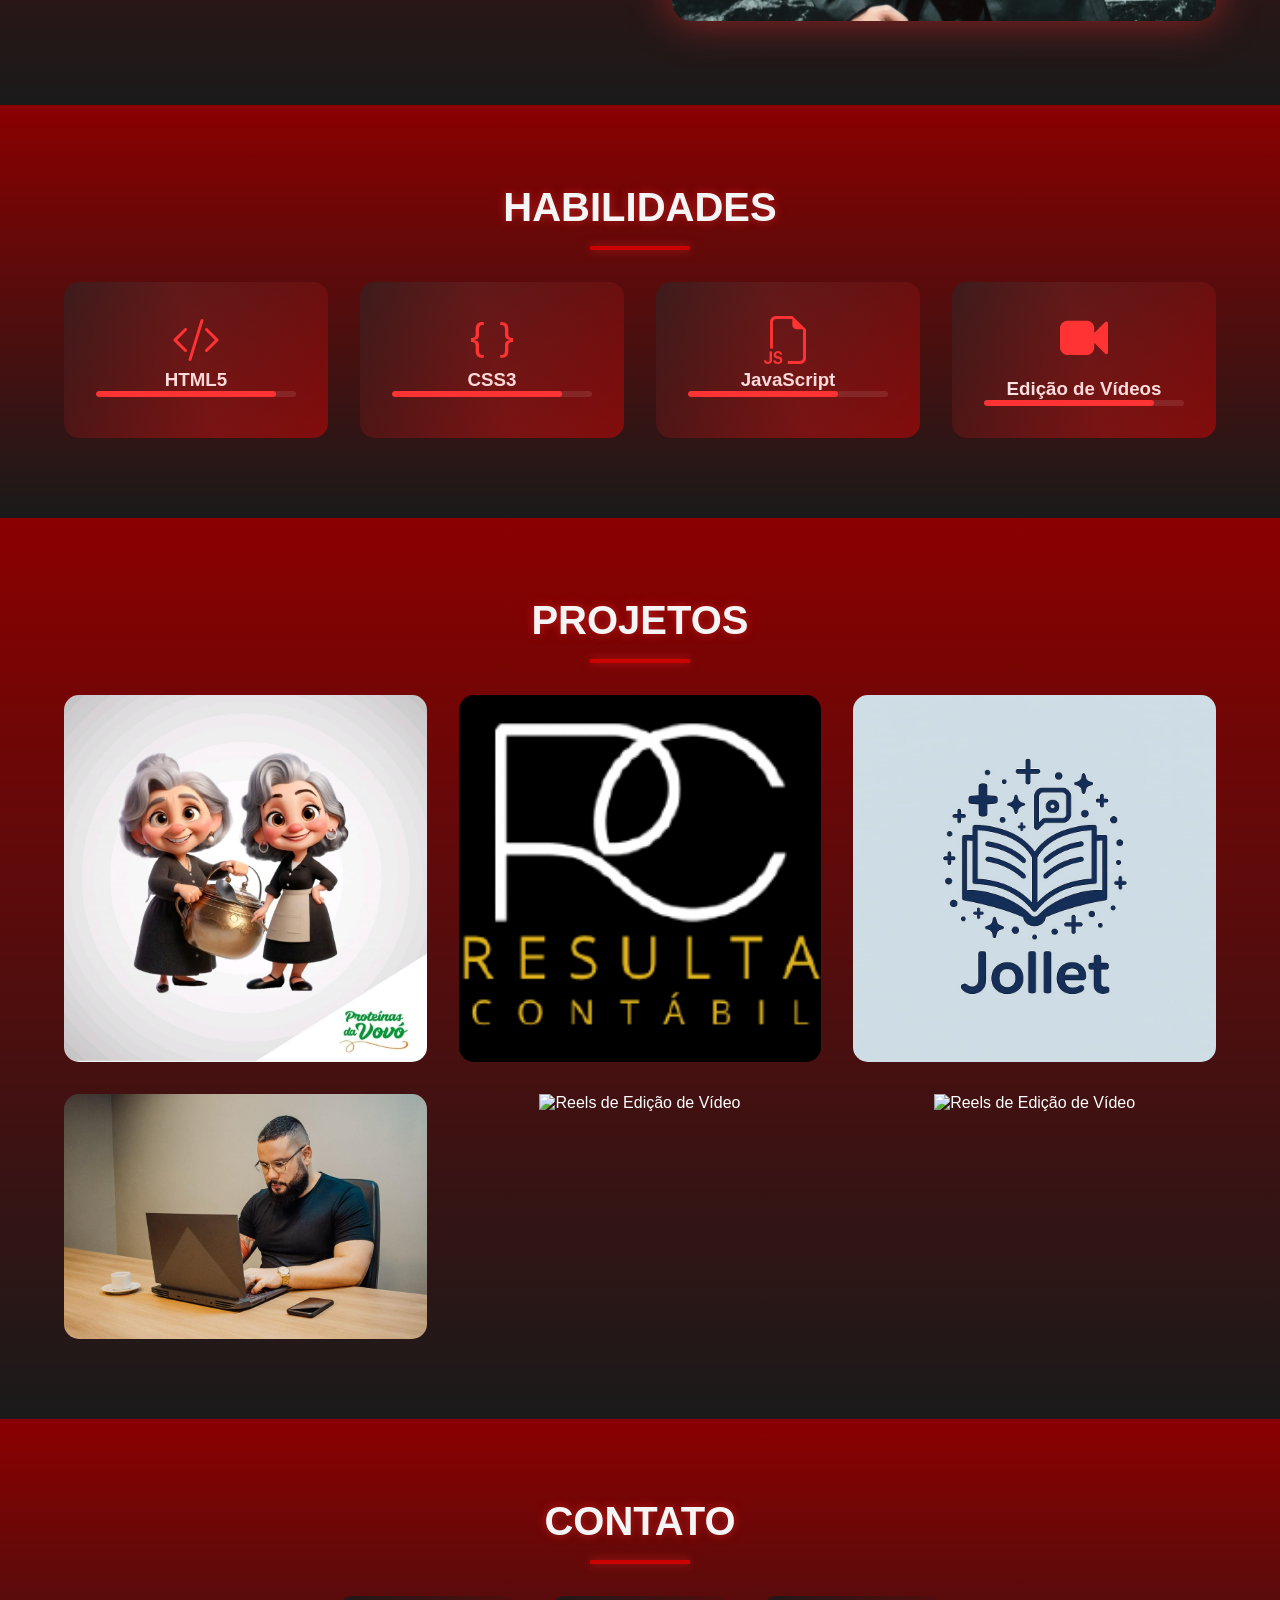
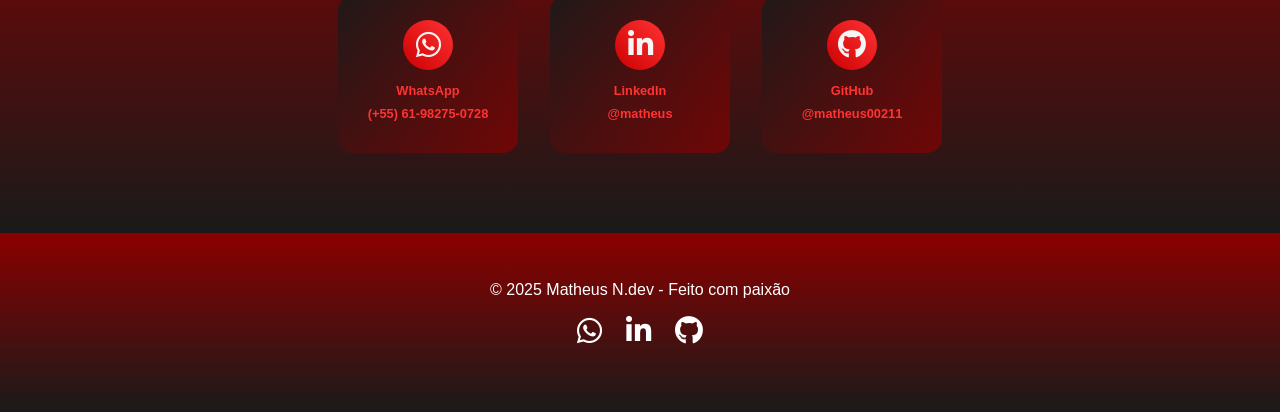
==== commit 3929e9a3: "Update index.html" ====
--- a/index.html
+++ b/index.html
@@ -62,7 +62,7 @@
                 <span>Fale Comigo</span>
                 <i class="bi bi-whatsapp"></i>
             </a>
-            <a href="https://drive.google.com/file/d/13lXHIAIZt2BvmZMSR9LS7GYhMcBeXcqB/view?usp=sharing" target="_blank" class="cta" data-aos="fade-up" data-aos-delay="400" data-aos-duration="1000">
+            <a href="c:\Users\User\Downloads\Matheus curriculo (1).pdf" target="_blank" class="cta" data-aos="fade-up" data-aos-delay="400" data-aos-duration="1000">
                 <span class="btn-text">Baixar CV</span>
                 <span class="btn-icon"><i class="fas fa-download"></i></span>
             </a>
@@ -205,6 +205,30 @@
         </div>
     </div>
 </div>
+<div class="portfolio-item" data-aos="fade-up" data-aos-delay="500">
+    <img src="./img/20260611_182022.jpg" alt="Reels de Edição de Vídeo">
+    <div class="portfolio-overlay">
+        <h3>Edição de Vídeos - Reels</h3>
+        <p>Kênia Nóbrega Contadora</p>
+        
+        <!-- Mostrando os dois links de forma clara -->
+        <div class="portfolio-links-container" style="margin: 15px 0; display: flex; flex-direction: column; gap: 10px;">
+            <a href="https://www.instagram.com/p/DZYKZ-Mvhn5/" 
+               target="_blank" 
+               rel="noopener noreferrer"
+               class="portfolio-link">
+               Ver Reel 1
+            </a>
+            
+            <a href="https://www.instagram.com/p/DZapjYSo-L-/" 
+               target="_blank" 
+               rel="noopener noreferrer"
+               class="portfolio-link">
+               Ver Reel 2
+            </a>
+        </div>
+    </div>
+</div>
                     
                         </div>
                     </div>
--- a/style.css
+++ b/style.css
@@ -617,6 +617,25 @@
     width: 200px;
     height: 200px;
 }
+.portfolio-links-container {
+    width: 100%;
+    padding: 0 10px;
+    box-sizing: border-box;
+}
+
+.portfolio-links-container .portfolio-link {
+    display: block;
+    width: 100%;
+    text-align: center;
+    margin: 0;
+    padding: 10px 15px;
+    font-size: 0.95rem;
+}
+
+/* Ajuste opcional para ficar mais bonito em hover */
+.portfolio-links-container .portfolio-link:hover {
+    transform: translateY(-2px);
+}
 /* Contato */
 .contato {
     padding: 80px 5%;
@@ -862,4 +881,4 @@
     .footer {
         font-size: 0.8rem;
     }
-}+}
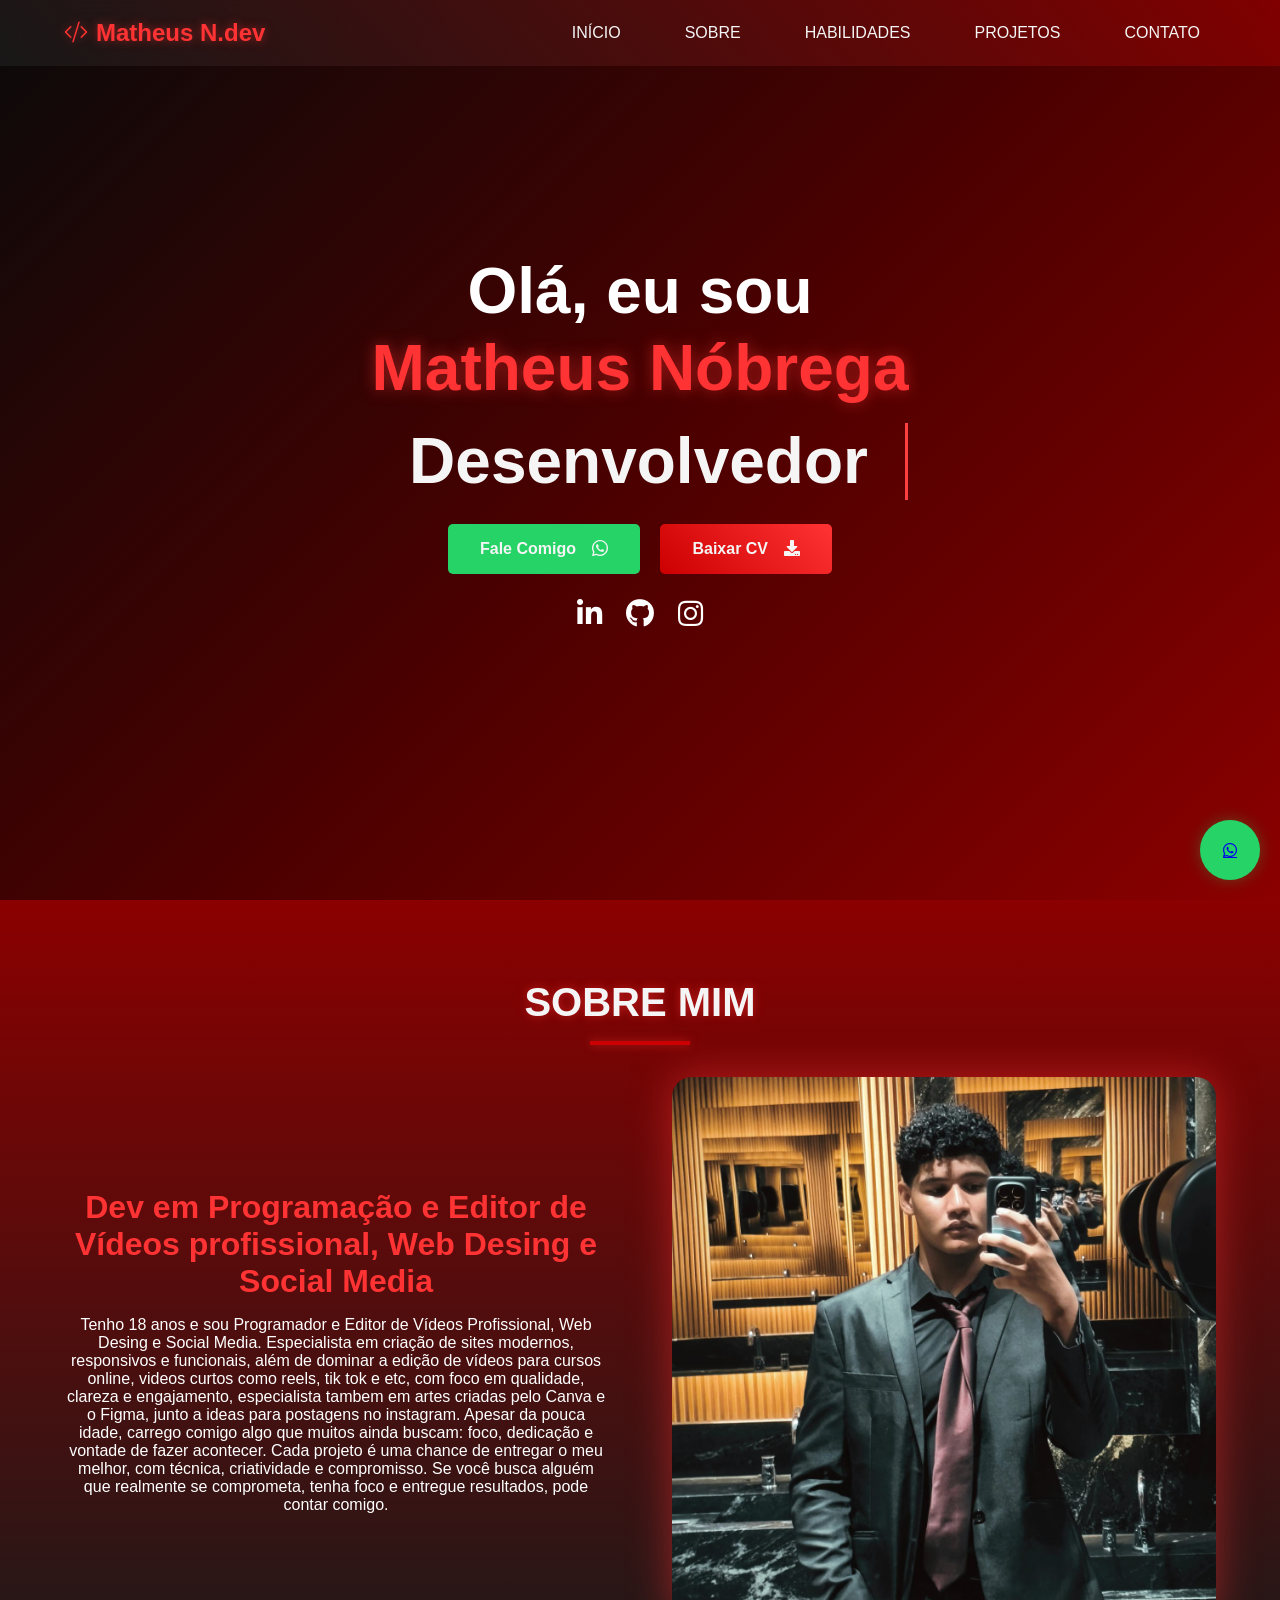
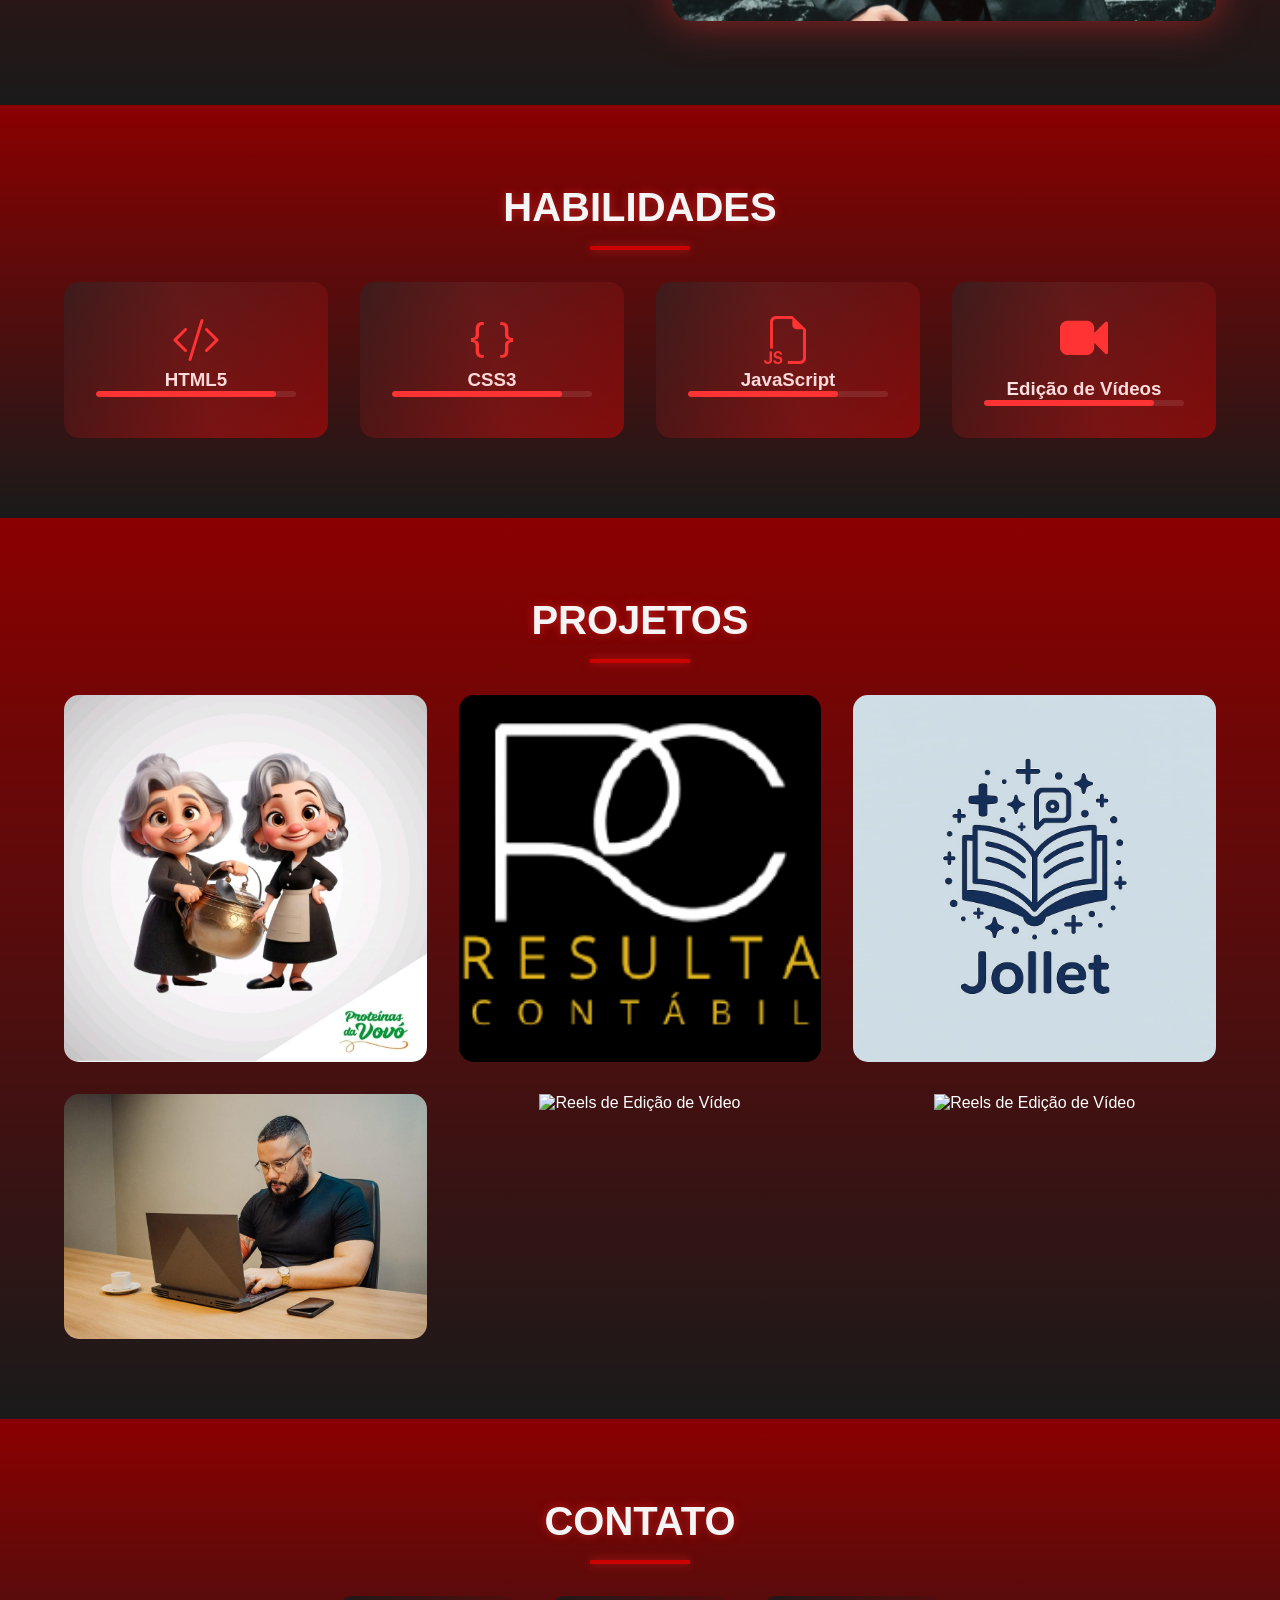
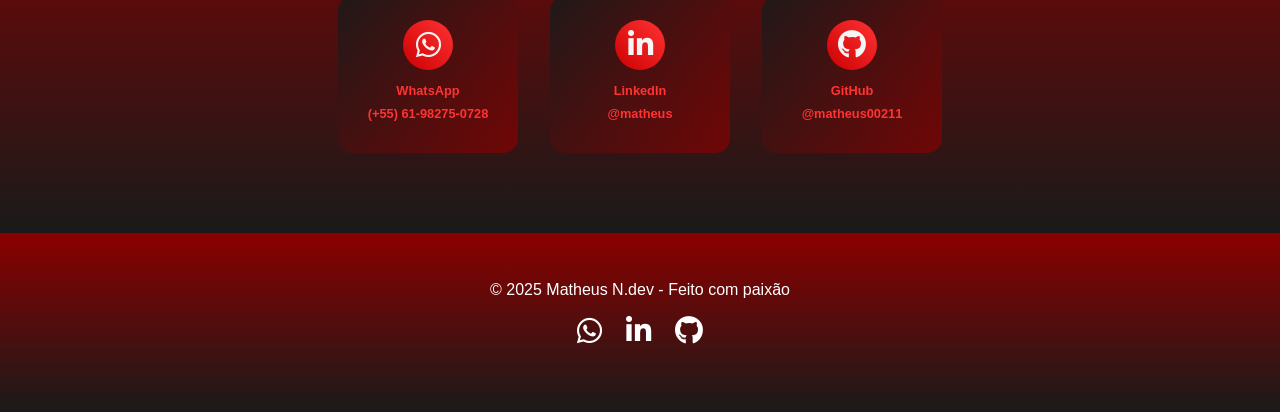
==== commit 92b49676: "Update index.html" ====
--- a/index.html
+++ b/index.html
@@ -62,7 +62,7 @@
                 <span>Fale Comigo</span>
                 <i class="bi bi-whatsapp"></i>
             </a>
-            <a href="c:\Users\User\Downloads\Matheus curriculo (1).pdf" target="_blank" class="cta" data-aos="fade-up" data-aos-delay="400" data-aos-duration="1000">
+            <a href="./img/Matheus curriculo (1).pdf" target="_blank" class="cta" data-aos="fade-up" data-aos-delay="400" data-aos-duration="1000">
                 <span class="btn-text">Baixar CV</span>
                 <span class="btn-icon"><i class="fas fa-download"></i></span>
             </a>
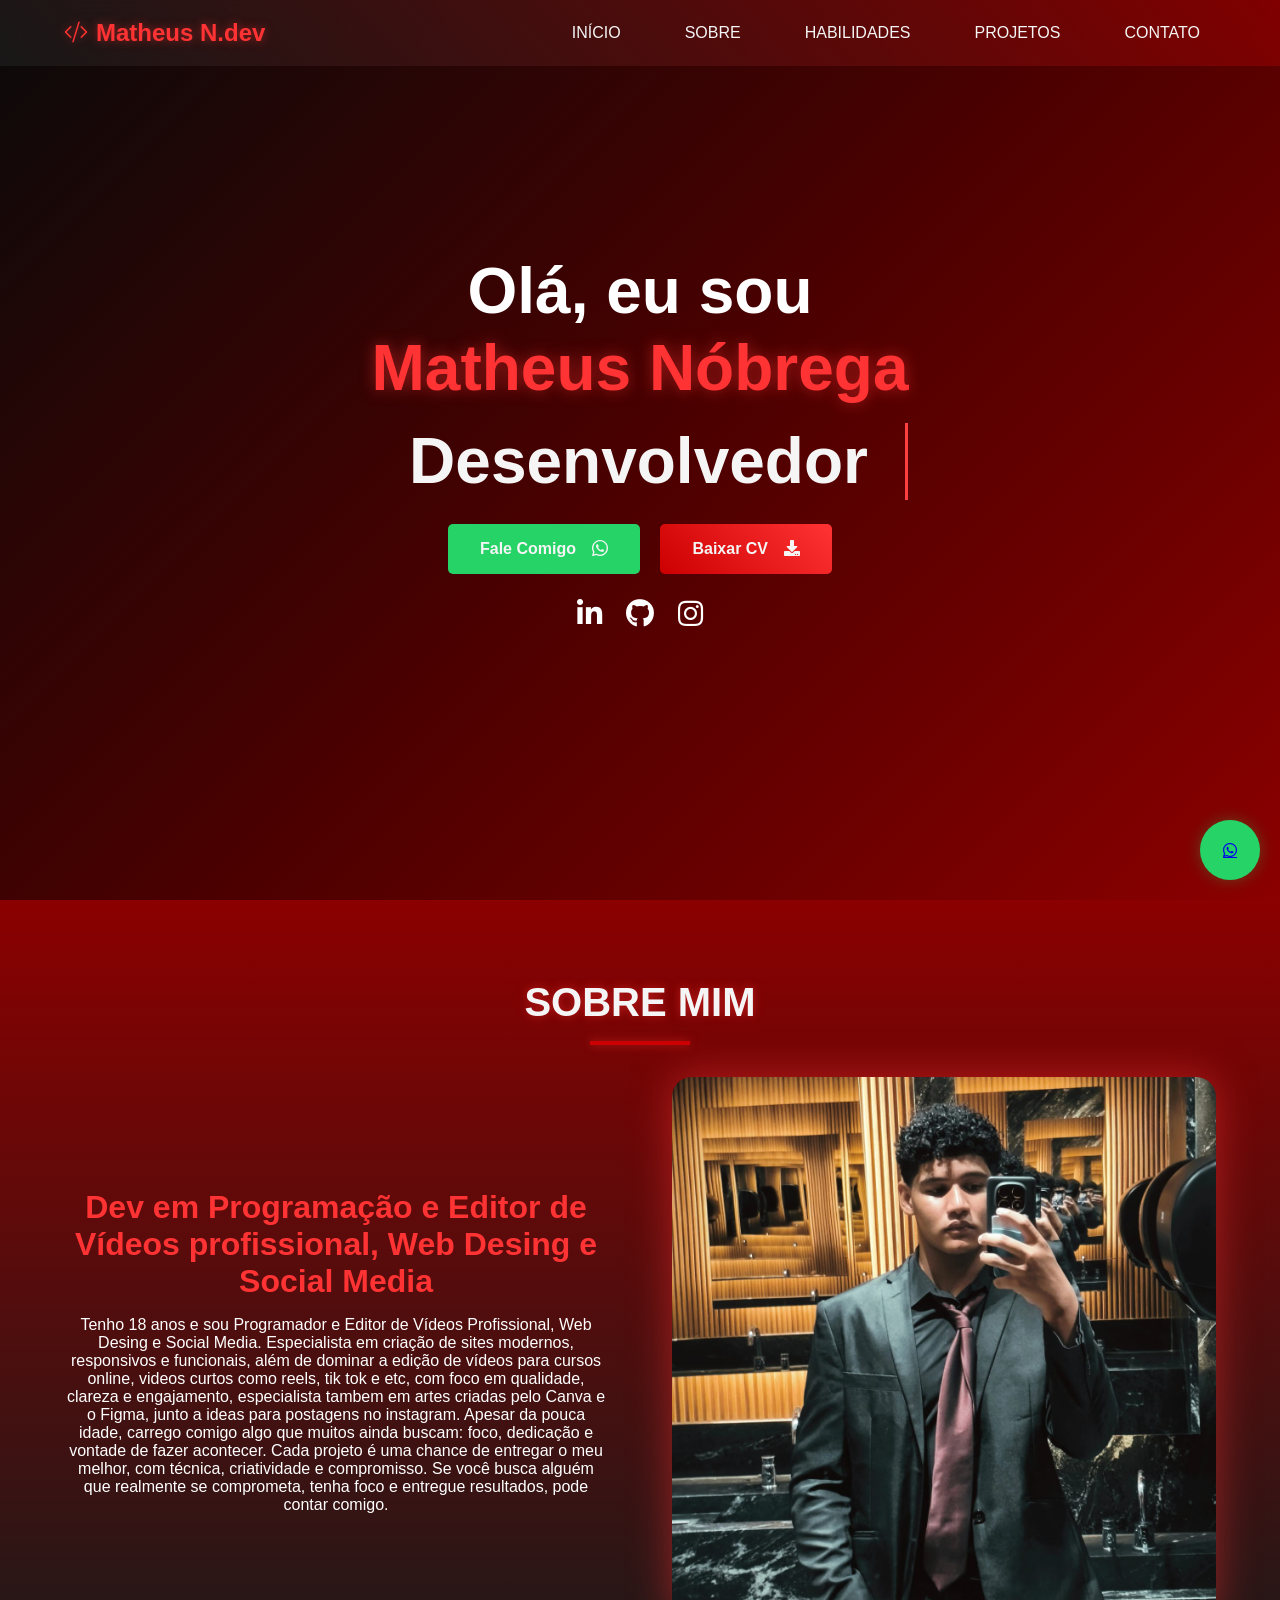
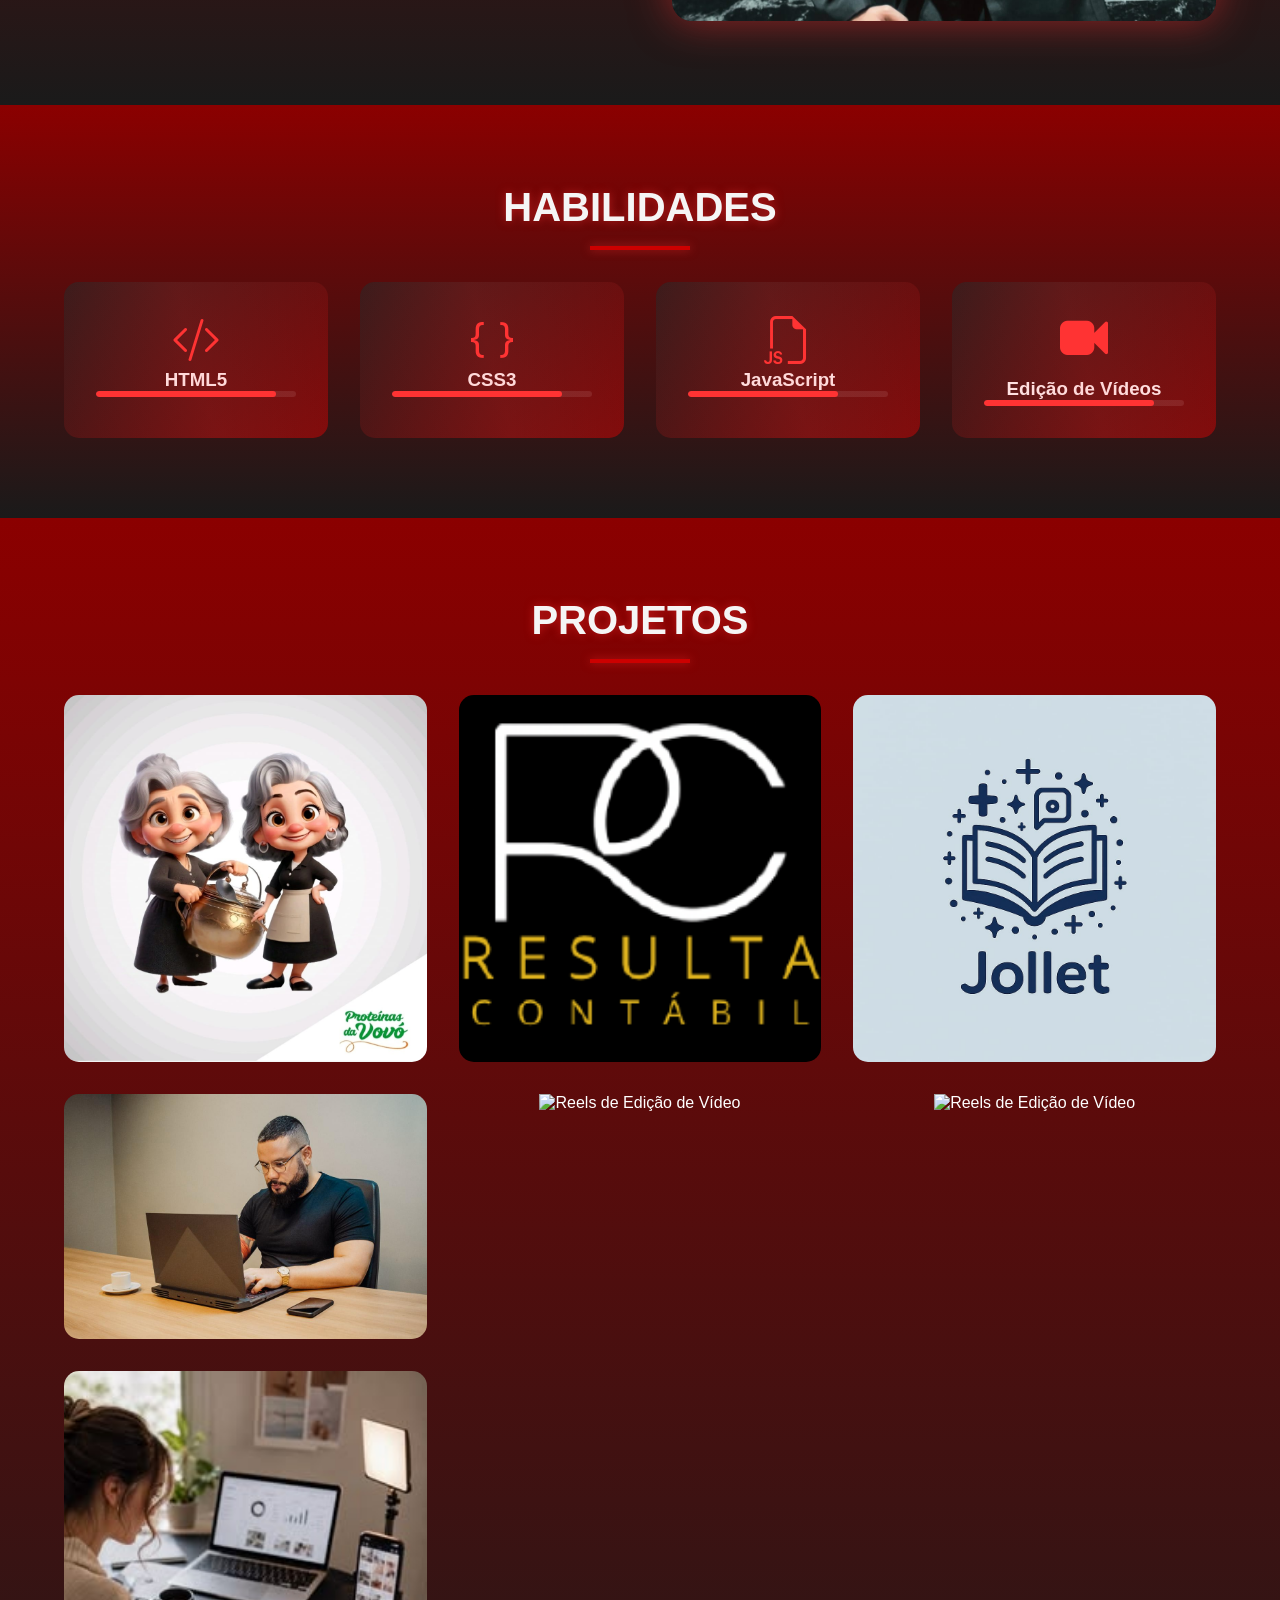
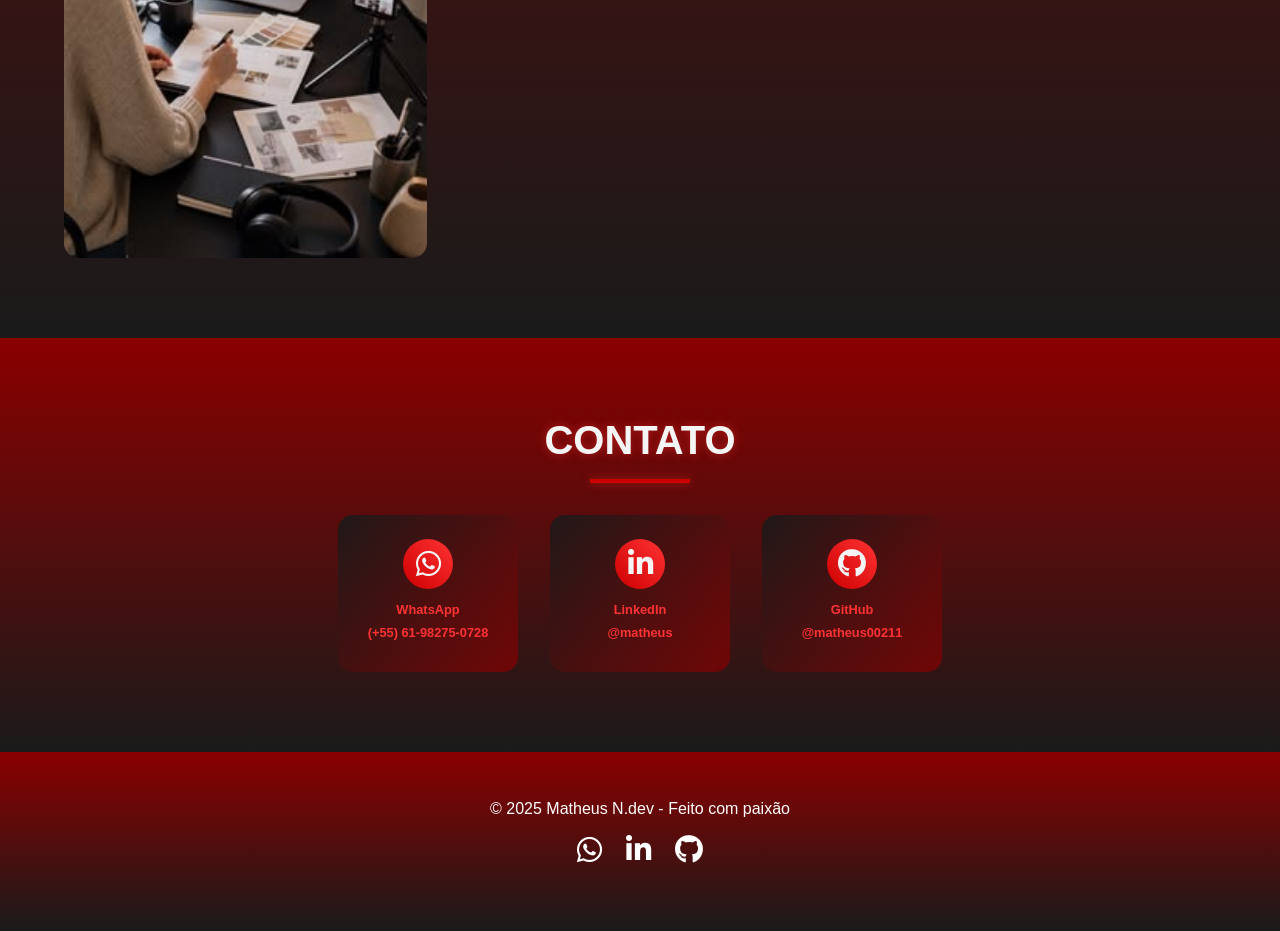
==== commit e3ee063d: "Update index.html" ====
--- a/index.html
+++ b/index.html
@@ -62,7 +62,7 @@
                 <span>Fale Comigo</span>
                 <i class="bi bi-whatsapp"></i>
             </a>
-            <a href="./img/Matheus curriculo (1).pdf" target="_blank" class="cta" data-aos="fade-up" data-aos-delay="400" data-aos-duration="1000">
+            <a href="https://drive.google.com/drive/u/2/folders/11W9VL-t9HDYIQK_aFt0C5hPJogWKUSaG" target="_blank" class="cta" data-aos="fade-up" data-aos-delay="400" data-aos-duration="1000">
                 <span class="btn-text">Baixar CV</span>
                 <span class="btn-icon"><i class="fas fa-download"></i></span>
             </a>
@@ -229,7 +229,20 @@
         </div>
     </div>
 </div>
-                    
+<div class="portfolio-item" data-aos="fade-up" data-aos-delay="500">
+    <img src="./img/Creative Business Ideas_ 2026 Guide for Makers.jpg" alt="Reels de Edição de Vídeo">
+    <div class="portfolio-overlay">
+        <h3>Edição Direct Response</h3>
+        <p>Edição DR desmontração</p>
+        
+        <!-- Mostrando os dois links de forma clara -->
+        <div class="portfolio-links-container" style="margin: 15px 0; display: flex; flex-direction: column; gap: 10px;">
+            <a href="https://drive.google.com/drive/folders/1hGsrQCLv-6mUF6eFUzO3qo-PGEhQdX4D" 
+               target="_blank" 
+               rel="noopener noreferrer"
+               class="portfolio-link">
+               Ver Video
+            </a>          
                         </div>
                     </div>
                 </div>
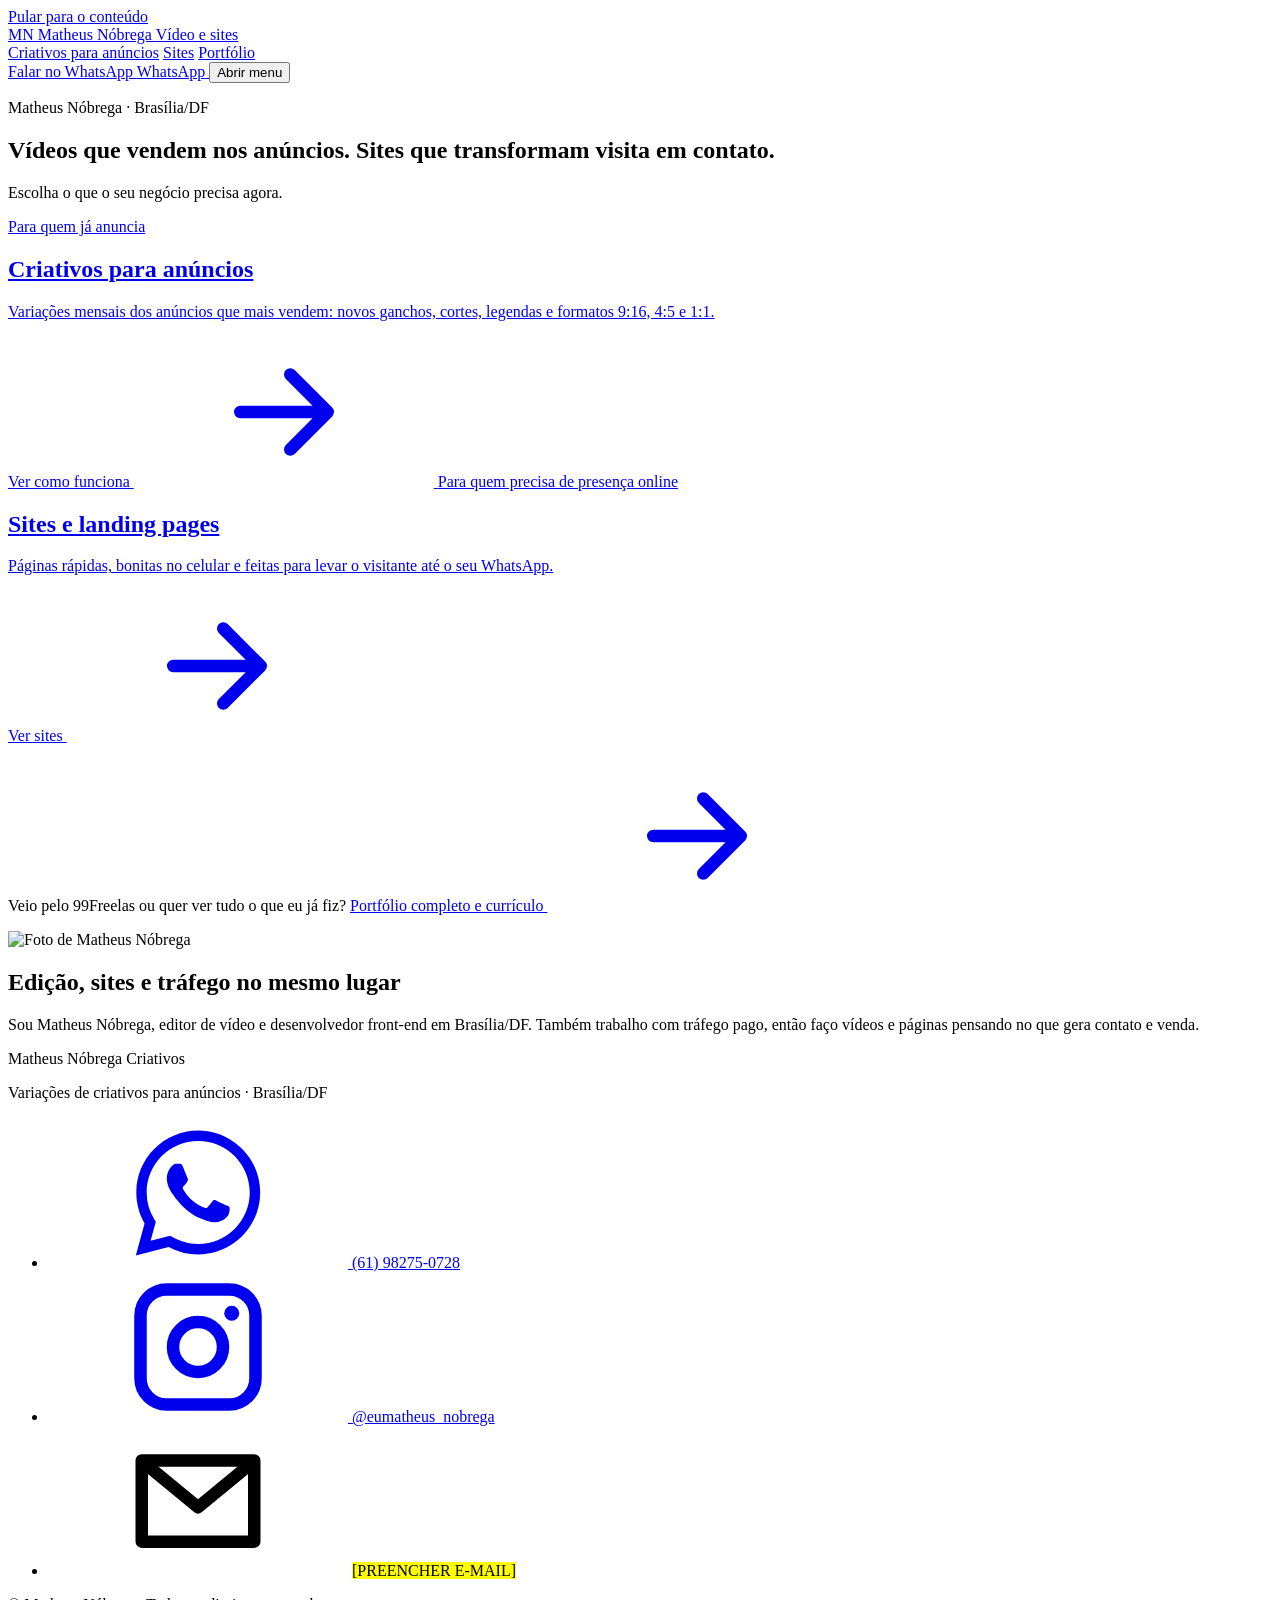
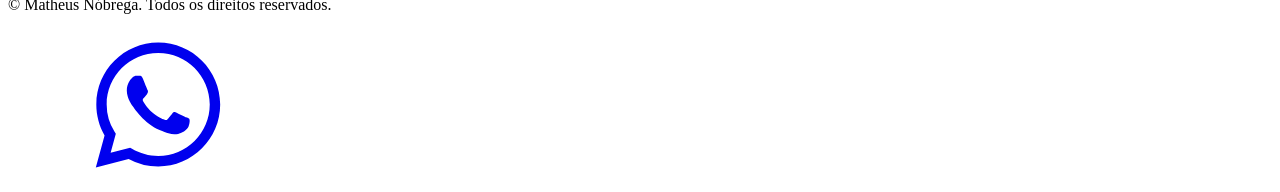
==== commit 20ac7b5c: "Update index.html" ====
--- a/index.html
+++ b/index.html
@@ -3,314 +3,132 @@
 <head>
     <meta charset="UTF-8">
     <meta name="viewport" content="width=device-width, initial-scale=1.0">
-    <title>Portfólio de Matheus</title>
-    <link rel="stylesheet" href="./style.css">
-    <link rel="stylesheet" href="https://cdn.jsdelivr.net/npm/bootstrap-icons@1.11.1/font/bootstrap-icons.css">
-    <link rel="stylesheet" href="https://cdnjs.cloudflare.com/ajax/libs/font-awesome/5.15.4/css/all.min.css">
-    <link href="https://unpkg.com/aos@2.3.1/dist/aos.css" rel="stylesheet">
-    <link rel="stylesheet" href="https://cdnjs.cloudflare.com/ajax/libs/font-awesome/4.7.0/css/font-awesome.min.css">
-    <script src="https://kit.fontawesome.com/seu-codigo-aqui.js" crossorigin="anonymous"></script>
+    <title>Matheus Nóbrega | Vídeos para anúncios e sites para negócios</title>
+    <meta name="description" content="Edição de vídeo para anúncios e criação de sites e landing pages para negócios que querem vender mais pelo Instagram, Facebook e Google.">
+    <meta name="theme-color" content="#0B0D10">
+    <link rel="canonical" href="https://portfolio-matheus-nu.vercel.app/">
+
+    <meta property="og:type" content="website">
+    <meta property="og:locale" content="pt_BR">
+    <meta property="og:site_name" content="Matheus Nóbrega">
+    <meta property="og:title" content="Matheus Nóbrega | Vídeos para anúncios e sites">
+    <meta property="og:description" content="Criativos em vídeo para quem anuncia e sites que transformam visita em contato.">
+    <meta property="og:url" content="https://portfolio-matheus-nu.vercel.app/">
+    <meta property="og:image" content="https://portfolio-matheus-nu.vercel.app/assets/og-image.jpg">
+    <meta property="og:image:width" content="1200">
+    <meta property="og:image:height" content="630">
+    <meta name="twitter:card" content="summary_large_image">
+
+    <link rel="icon" href="./assets/favicon.svg" type="image/svg+xml">
+    <link rel="apple-touch-icon" href="./assets/apple-touch-icon.png">
+
+    <link rel="preconnect" href="https://fonts.googleapis.com">
+    <link rel="preconnect" href="https://fonts.gstatic.com" crossorigin>
+    <link rel="stylesheet" href="https://fonts.googleapis.com/css2?family=Inter:wght@400;500;600&family=Space+Grotesk:wght@500;700&display=swap">
+    <link rel="stylesheet" href="./css/style.css">
+    <script>document.documentElement.classList.add('js');</script>
 </head>
 <body>
-    <!-- Botão WhatsApp -->
-    <a href="https://wa.me/5561982750728" class="whatsapp-float" target="_blank">
-        <div class="whatsapp-box">
-            <i class="fab fa-whatsapp"></i>
+    <a class="skip-link" href="#conteudo">Pular para o conteúdo</a>
+    <!-- SVG sprite de ícones -->
+    <svg width="0" height="0" style="position:absolute" aria-hidden="true">
+        <symbol id="i-whatsapp" viewBox="0 0 24 24"><path fill="currentColor" d="M12.04 2C6.58 2 2.13 6.45 2.13 11.91c0 1.75.46 3.45 1.32 4.95L2.05 22l5.25-1.38a9.9 9.9 0 0 0 4.74 1.21c5.46 0 9.91-4.45 9.91-9.91S17.5 2 12.04 2Zm0 18.15c-1.48 0-2.93-.4-4.2-1.15l-.3-.18-3.12.82.83-3.04-.2-.31a8.2 8.2 0 0 1-1.26-4.38c0-4.54 3.7-8.24 8.25-8.24 4.54 0 8.24 3.7 8.24 8.24 0 4.55-3.7 8.24-8.24 8.24Zm4.52-6.16c-.25-.12-1.47-.72-1.69-.81-.23-.08-.39-.12-.56.12-.17.25-.64.81-.78.97-.14.17-.29.19-.54.06-.25-.12-1.05-.39-1.99-1.23-.74-.66-1.23-1.47-1.38-1.72-.14-.25-.02-.38.11-.51.11-.11.25-.29.37-.43.13-.15.17-.25.25-.42.08-.17.04-.31-.02-.43-.06-.12-.56-1.34-.76-1.84-.2-.48-.41-.42-.56-.43h-.48c-.17 0-.43.06-.66.31-.22.25-.86.85-.86 2.07 0 1.22.89 2.4 1.01 2.56.12.17 1.75 2.67 4.23 3.74.59.26 1.05.41 1.41.52.59.19 1.13.16 1.56.1.48-.07 1.47-.6 1.67-1.18.21-.58.21-1.07.14-1.18-.06-.11-.22-.17-.47-.29Z"/></symbol>
+        <symbol id="i-play" viewBox="0 0 24 24"><path fill="currentColor" d="M8 5.14v13.72a1 1 0 0 0 1.5.86l11-6.86a1 1 0 0 0 0-1.72l-11-6.86A1 1 0 0 0 8 5.14Z"/></symbol>
+        <symbol id="i-arrow" viewBox="0 0 24 24"><path fill="none" stroke="currentColor" stroke-width="2" stroke-linecap="round" stroke-linejoin="round" d="M5 12h14M13 6l6 6-6 6"/></symbol>
+        <symbol id="i-check" viewBox="0 0 24 24"><path fill="none" stroke="currentColor" stroke-width="2.4" stroke-linecap="round" stroke-linejoin="round" d="m5 12.5 4.5 4.5L19 7.5"/></symbol>
+        <symbol id="i-instagram" viewBox="0 0 24 24"><path fill="none" stroke="currentColor" stroke-width="2" d="M7 2.8h10A4.2 4.2 0 0 1 21.2 7v10a4.2 4.2 0 0 1-4.2 4.2H7A4.2 4.2 0 0 1 2.8 17V7A4.2 4.2 0 0 1 7 2.8Z"/><circle cx="12" cy="12" r="4" fill="none" stroke="currentColor" stroke-width="2"/><circle cx="17.4" cy="6.6" r="1.2" fill="currentColor"/></symbol>
+        <symbol id="i-mail" viewBox="0 0 24 24"><path fill="none" stroke="currentColor" stroke-width="2" stroke-linejoin="round" d="M3 5.5h18v13H3z"/><path fill="none" stroke="currentColor" stroke-width="2" stroke-linejoin="round" d="m3.5 6 8.5 7 8.5-7"/></symbol>
+        <symbol id="i-plus" viewBox="0 0 24 24"><path fill="none" stroke="currentColor" stroke-width="2" stroke-linecap="round" d="M12 5v14M5 12h14"/></symbol>
+    </svg>
+
+    <header class="header" id="topo">
+        <div class="wrap header-inner">
+            <a href="./index.html" class="brand" aria-label="Matheus Nóbrega, página inicial">
+                <span class="brand-mark" aria-hidden="true">MN</span>
+                <span class="brand-name">Matheus Nóbrega <span class="brand-tag">Vídeo e sites</span></span>
+            </a>
+
+            <nav class="nav" id="menu" aria-label="Menu principal">
+                <a href="./criativos/index.html">Criativos para anúncios</a>
+                <a href="./sites/index.html">Sites</a>
+                <a href="./portfolio/index.html">Portfólio</a>
+            </nav>
+
+            <a class="btn btn-primary btn-sm header-cta" data-wa="geral" href="https://wa.me/5561982750728" target="_blank" rel="noopener">
+                <span class="only-desktop">Falar no WhatsApp</span>
+                <span class="only-mobile">WhatsApp</span>
+            </a>
+
+            <button class="menu-toggle" type="button" aria-controls="menu" aria-expanded="false">
+                <span class="visually-hidden">Abrir menu</span>
+                <span class="menu-toggle-bar" aria-hidden="true"></span>
+            </button>
         </div>
-    </a>
+    </header>
 
-    <!-- Container Geral -->
-    <div class="container">
-        <!-- Header -->
-        <header class="header">
-            <div class="logo">
-                <i class="bi bi-code-slash"></i>
-                <span>Matheus N.dev</span>
+    <main id="conteudo">
+        <section class="hero hero-hub">
+            <div class="wrap">
+                <p class="eyebrow">Matheus Nóbrega · Brasília/DF</p>
+                <h1>Vídeos que vendem nos anúncios. <span class="accent">Sites que transformam visita em contato.</span></h1>
+                <p class="lead">Escolha o que o seu negócio precisa agora.</p>
+
+                <div class="paths">
+                    <a class="path" href="./criativos/index.html">
+                        <span class="path-kicker">Para quem já anuncia</span>
+                        <h2>Criativos para anúncios</h2>
+                        <p>Variações mensais dos anúncios que mais vendem: novos ganchos, cortes, legendas e formatos 9:16, 4:5 e 1:1.</p>
+                        <span class="path-cta">Ver como funciona <svg class="icon" aria-hidden="true"><use href="#i-arrow"/></svg></span>
+                    </a>
+                    <a class="path" href="./sites/index.html">
+                        <span class="path-kicker">Para quem precisa de presença online</span>
+                        <h2>Sites e landing pages</h2>
+                        <p>Páginas rápidas, bonitas no celular e feitas para levar o visitante até o seu WhatsApp.</p>
+                        <span class="path-cta">Ver sites <svg class="icon" aria-hidden="true"><use href="#i-arrow"/></svg></span>
+                    </a>
+                </div>
+
+                <p class="hub-portfolio">
+                    Veio pelo 99Freelas ou quer ver tudo o que eu já fiz?
+                    <a class="link-arrow" href="./portfolio/index.html">Portfólio completo e currículo <svg class="icon" aria-hidden="true"><use href="#i-arrow"/></svg></a>
+                </p>
             </div>
-            <div class="menu">
-                <label class="hamburger">
-                    <input type="checkbox" id="menuToggle">
-                    <svg viewBox="0 0 32 32">
-                        <path class="line line-top-bottom" d="M27 10 13 10C10.8 10 9 8.2 9 6 9 3.5 10.8 2 13 2 15.2 2 17 3.8 17 6L17 26C17 28.2 18.8 30 21 30 23.2 30 25 28.2 25 26 25 23.8 23.2 22 21 22L7 22"></path>
-                        <path class="line" d="M7 16 27 16"></path>
-                    </svg>
-                </label>
-            </div>
-            <nav class="nav-menu">
-                <a href="#inicio">INÍCIO</a>
-                <a href="#sobre">SOBRE</a>
-                <a href="#skills">HABILIDADES</a>
-                <a href="#portfolio">PROJETOS</a>
-                <a href="#contato">CONTATO</a>
-            </nav>
-        </header>
+        </section>
 
-       <!-- ... (outras seções mantidas como antes) ... -->
-
-<!-- Início -->
-<main id="inicio" class="inicio">
-    <div class="stars-layer1"></div>
-    <div class="stars-layer2"></div>
-    <div class="stars-layer3"></div>
-    <div class="container-inicio">
-        <div class="conteudo-inicio" data-aos="zoom-in" data-aos-duration="1000">
-            <div class="titulo-inicio">
-                <h1>Olá, eu sou <span class="highlight">Matheus Nóbrega</span></h1>
-                <h1 class="destaque-inicio"><span id="typed-title"></span></h1>
-            </div>
-            <a href="https://wa.me/5561982750728" target="_blank" class="cta whatsapp-red" data-aos="fade-up" data-aos-delay="400" data-aos-duration="1000">
-                <span>Fale Comigo</span>
-                <i class="bi bi-whatsapp"></i>
-            </a>
-            <a href="https://drive.google.com/drive/u/2/folders/11W9VL-t9HDYIQK_aFt0C5hPJogWKUSaG" target="_blank" class="cta" data-aos="fade-up" data-aos-delay="400" data-aos-duration="1000">
-                <span class="btn-text">Baixar CV</span>
-                <span class="btn-icon"><i class="fas fa-download"></i></span>
-            </a>
-            <div class="social-media" data-aos="fade-up" data-aos-delay="600" data-aos-duration="1000">
-                <a href="#" target="_blank" class="social-link" data-social="linkedin"><i class="fab fa-linkedin"></i></a>
-                <a href="https://github.com/matheus00211" target="_blank" class="social-link" data-social="github"><i class="fab fa-github"></i></a>
-                <a href="https://www.instagram.com/eumatheus_nobrega/" target="_blank" class="social-link" data-social="instagram"><i class="fab fa-instagram"></i></a>
-            </div>
-        </div>
-    </div>
-</main>
-<!-- ... (outras seções mantidas como antes) ... -->
-
-        <!-- Sobre -->
-        <section id="sobre" class="sobre">
-            <div class="container-sobre">
-                <div class="headline-sobre" data-aos="fade-up" data-aos-duration="1000">
-                    <h2 class="section-title">SOBRE MIM</h2>
-                    <div class="red-line"></div>
-                </div>
-                <div class="conteudo-sobre">
-                    <div class="left-sobre" data-aos="fade-right" data-aos-duration="1000">
-                        <div class="textos-sobre">
-                            <h3>Dev em Programação e Editor de Vídeos profissional, Web Desing e Social Media</h3>
-                            <p>Tenho 18 anos e sou Programador e Editor de Vídeos Profissional, Web Desing e Social Media.
-                                Especialista em criação de sites modernos, responsivos e funcionais, além de dominar a edição de vídeos para cursos online, videos curtos como reels, tik tok e etc, com foco em qualidade, clareza e engajamento,
-                                especialista tambem em artes criadas pelo Canva e o Figma, junto a ideas para postagens no instagram.
-                                
-                                Apesar da pouca idade, carrego comigo algo que muitos ainda buscam: foco, dedicação e vontade de fazer acontecer.
-                                Cada projeto é uma chance de entregar o meu melhor, com técnica, criatividade e compromisso.
-                                
-                                Se você busca alguém que realmente se comprometa, tenha foco e entregue resultados, pode contar comigo.</p>
-                        </div>
-                    </div>
-                    <div class="right-sobre" data-aos="fade-left" data-aos-duration="1000">
-                        <div class="imagem-sobre">
-                            <img src="./img/WhatsApp Image 2026-02-02 at 15.41.12.jpeg" alt="Coding">
-                        </div>
+        <section class="section section-tight" aria-labelledby="sobre-titulo">
+            <div class="wrap">
+                <div class="about reveal">
+                    <img class="about-photo" src="./assets/img/matheus.webp" alt="Foto de Matheus Nóbrega" width="160" height="160" loading="lazy" decoding="async">
+                    <div>
+                        <h2 id="sobre-titulo">Edição, sites e tráfego no mesmo lugar</h2>
+                        <p>Sou Matheus Nóbrega, editor de vídeo e desenvolvedor front-end em Brasília/DF. Também trabalho com tráfego pago, então faço vídeos e páginas pensando no que gera contato e venda.</p>
                     </div>
                 </div>
             </div>
         </section>
+    </main>
 
-        <!-- Skills -->
-        <section id="skills" class="skills">
-            <div class="container-skills">
-                <h2 class="section-title" data-aos="fade-up" data-aos-duration="1000">HABILIDADES</h2>
-                <div class="red-line"></div>
-                <div class="skills-grid">
-                    <div class="skill-card" data-aos="fade-up" data-aos-delay="100">
-                        <i class="bi bi-code-slash"></i>
-                        <h3>HTML5</h3>
-                        <div class="skill-bar">
-                            <div class="skill-progress" style="width: 90%"></div>
-                        </div>
-                    </div>
-                    <div class="skill-card" data-aos="fade-up" data-aos-delay="200">
-                        <i class="bi bi-braces"></i>
-                        <h3>CSS3</h3>
-                        <div class="skill-bar">
-                            <div class="skill-progress" style="width: 85%"></div>
-                        </div>
-                    </div>
-                    <div class="skill-card" data-aos="fade-up" data-aos-delay="300">
-                        <i class="bi bi-filetype-js"></i>
-                        <h3>JavaScript</h3>
-                        <div class="skill-bar">
-                            <div class="skill-progress" style="width: 75%"></div>
-                        </div>
-                    </div>
-                    <div class="skill-card" data-aos="fade-up" data-aos-delay="400">
-                        <i class="fa fa-video-camera"></i>
-                        <h3>Edição de Vídeos</h3>
-                        <div class="skill-bar">
-                            <div class="skill-progress" style="width: 85%"></div>
-                        </div>
-                    </div>
-                </div>
+    <footer class="footer">
+        <div class="wrap footer-inner">
+            <div>
+                <p class="footer-brand">Matheus Nóbrega <span class="brand-tag">Criativos</span></p>
+                <p class="footer-small">Variações de criativos para anúncios · Brasília/DF</p>
             </div>
-        </section>
+            <ul class="footer-contacts">
+                <li><a data-wa="contato" href="https://wa.me/5561982750728" target="_blank" rel="noopener"><svg class="icon" aria-hidden="true"><use href="#i-whatsapp"/></svg> (61) 98275-0728</a></li>
+                <li><a href="https://www.instagram.com/eumatheus_nobrega/" target="_blank" rel="noopener"><svg class="icon" aria-hidden="true"><use href="#i-instagram"/></svg> @eumatheus_nobrega</a></li>
+                <li><span class="footer-mail"><svg class="icon" aria-hidden="true"><use href="#i-mail"/></svg> <mark class="todo">[PREENCHER E-MAIL]</mark></span></li>
+            </ul>
+        </div>
+        <div class="wrap">
+            <p class="footer-small copyright">© <span id="ano"></span> Matheus Nóbrega. Todos os direitos reservados.</p>
+        </div>
+    </footer>
 
-        <section id="portfolio" class="portfolio">
-            <div class="container-portfolio">
-                <h2 class="section-title" data-aos="fade-up" data-aos-duration="1000">PROJETOS</h2>
-                <div class="red-line"></div>
-                <div class="portfolio-grid">
-                    <div class="portfolio-item" data-aos="fade-up" data-aos-delay="100">
-                        <img src="./img/vovo.jpeg" alt="Proteínas da Vovó">
-                        <div class="portfolio-overlay">
-                            <h3>Proteínas da Vovó</h3>
-                            <p>HTML, CSS, JavaScript</p>
-                            <a href="#" class="portfolio-link">Ver Projeto</a>
-                        </div>
-                    </div>
-                    <div class="portfolio-item" data-aos="fade-up" data-aos-delay="200">
-                        <img src="./img/LOGO.png" alt="Resulta Contabil">
-                        <div class="portfolio-overlay">
-                            <h3>Resulta Contabil</h3>
-                            <p>HTML, CSS, JavaScript</p>
-                            <a href="https://resulta-contabil.netlify.app" class="portfolio-link">Ver Projeto</a>
-                        </div>
-                    </div>
-                    <div class="portfolio-item" data-aos="fade-up" data-aos-delay="300">
-                        <img src="./img/jolet.jpeg" alt="Livraria Jólet">
-                        <div class="portfolio-overlay">
-                            <h3>Livraria Jólet</h3>
-                            <p>HTML, CSS, JavaScript</p>
-                            <a href="https://livraria-jolet.vercel.app" class="portfolio-link">Ver Projeto</a>
-                        </div>
-                    </div>
-                    <div class="portfolio-item" data-aos="fade-up" data-aos-delay="400">
-                        <img src="./img/Leandro.jpeg" alt="Projeto 4">
-                        <div class="portfolio-overlay">
-                            <h3>Portfolio Leandro</h3>
-                            <p>HTML, CSS, JavaScript</p>
-                            <a href="https://matheus00211.github.io/Portifolio-Leandro/" class="portfolio-link">Ver Projeto</a>
-                        </div>
-                    </div>
-                    <div class="portfolio-item" data-aos="fade-up" data-aos-delay="500">
-    <img src="./img/patient-undergoing-microneedling-procedure.jpg" alt="Reels de Edição de Vídeo">
-    <div class="portfolio-overlay">
-        <h3>Edição de Vídeos - Reels</h3>
-        <p>Rinoplastia videos exemplos</p>
-        
-        <!-- Mostrando os dois links de forma clara -->
-        <div class="portfolio-links-container" style="margin: 15px 0; display: flex; flex-direction: column; gap: 10px;">
-            <a href="https://www.instagram.com/p/DMLPp0WuvSK/" 
-               target="_blank" 
-               rel="noopener noreferrer"
-               class="portfolio-link">
-               Ver Reel 1
-            </a>
-            
-            <a href="https://www.instagram.com/p/DLmyrUrvZcI/" 
-               target="_blank" 
-               rel="noopener noreferrer"
-               class="portfolio-link">
-               Ver Reel 2
-            </a>
-        </div>
-    </div>
-</div>
-<div class="portfolio-item" data-aos="fade-up" data-aos-delay="500">
-    <img src="./img/20260611_182022.jpg" alt="Reels de Edição de Vídeo">
-    <div class="portfolio-overlay">
-        <h3>Edição de Vídeos - Reels</h3>
-        <p>Kênia Nóbrega Contadora</p>
-        
-        <!-- Mostrando os dois links de forma clara -->
-        <div class="portfolio-links-container" style="margin: 15px 0; display: flex; flex-direction: column; gap: 10px;">
-            <a href="https://www.instagram.com/p/DZYKZ-Mvhn5/" 
-               target="_blank" 
-               rel="noopener noreferrer"
-               class="portfolio-link">
-               Ver Reel 1
-            </a>
-            
-            <a href="https://www.instagram.com/p/DZapjYSo-L-/" 
-               target="_blank" 
-               rel="noopener noreferrer"
-               class="portfolio-link">
-               Ver Reel 2
-            </a>
-        </div>
-    </div>
-</div>
-<div class="portfolio-item" data-aos="fade-up" data-aos-delay="500">
-    <img src="./img/Creative Business Ideas_ 2026 Guide for Makers.jpg" alt="Reels de Edição de Vídeo">
-    <div class="portfolio-overlay">
-        <h3>Edição Direct Response</h3>
-        <p>Edição DR desmontração</p>
-        
-        <!-- Mostrando os dois links de forma clara -->
-        <div class="portfolio-links-container" style="margin: 15px 0; display: flex; flex-direction: column; gap: 10px;">
-            <a href="https://drive.google.com/drive/folders/1hGsrQCLv-6mUF6eFUzO3qo-PGEhQdX4D" 
-               target="_blank" 
-               rel="noopener noreferrer"
-               class="portfolio-link">
-               Ver Video
-            </a>          
-                        </div>
-                    </div>
-                </div>
-            </div>
-        </section>
-        <!-- Contato -->
-        <section id="contato" class="contato">
-            <div class="contacts">
-                <div class="container">
-                    <h2 class="section-title" data-aos="fade-up" data-aos-duration="1000">CONTATO</h2>
-                    <div class="red-line"></div>
-                    <div class="icons" data-aos="fade-up" data-aos-delay="200" data-aos-duration="1000">
-                        <div class="icon">
-                            <a href="https://api.whatsapp.com/send?phone=5561982750728" target="_blank">
-                                <div class="box">
-                                    <i class="fab fa-whatsapp"></i>
-                                </div>
-                            </a>
-                            <a href="https://api.whatsapp.com/send?phone=5561982750728" target="_blank">
-                                <p>WhatsApp</p>
-                            </a>
-                            <a href="https://api.whatsapp.com/send?phone=5561982750728" target="_blank">
-                                <p>(+55) 61-98275-0728</p>
-                            </a>
-                        </div>
-                        <div class="icon">
-                            <a href="#" target="_blank">
-                                <div class="box">
-                                    <i class="fab fa-linkedin"></i>
-                                </div>
-                            </a>
-                            <a href="#" target="_blank">
-                                <p>LinkedIn</p>
-                            </a>
-                            <a href="#" target="_blank">
-                                <p>@matheus</p>
-                            </a>
-                        </div>
-                        <div class="icon">
-                            <a href="https://github.com/matheus00211" target="_blank">
-                                <div class="box">
-                                    <i class="fab fa-github"></i>
-                                </div>
-                            </a>
-                            <a href="https://github.com/matheus00211" target="_blank">
-                                <p>GitHub</p>
-                            </a>
-                            <a href="https://github.com/matheus00211" target="_blank">
-                                <p>@matheus00211</p>
-                            </a>
-                        </div>
-                    </div>
-                </div>
-            </div>
-        </section>
+    <a class="wa-float" data-wa="geral" href="https://wa.me/5561982750728" target="_blank" rel="noopener" aria-label="Falar com Matheus pelo WhatsApp">
+        <svg aria-hidden="true"><use href="#i-whatsapp"/></svg>
+    </a>
 
-        <!-- Footer -->
-        <footer class="footer">
-            <p>© 2025 Matheus N.dev - Feito com paixão</p>
-            <div class="social-media">
-                <a href="https://wa.me/5561982750728" target="_blank" class="social-link" data-social="whatsapp"><i class="fab fa-whatsapp"></i></a>
-                <a href="#" target="_blank" class="social-link" data-social="linkedin"><i class="fab fa-linkedin"></i></a>
-                <a href="https://github.com/matheus00211" target="_blank" class="social-link" data-social="github"><i class="fab fa-github"></i></a>
-            </div>
-        </footer>
-    </div>
-
-    <script src="https://unpkg.com/aos@2.3.1/dist/aos.js"></script>
-    <script src="./script.js"></script>
+    <script src="./js/main.js" defer></script>
 </body>
 </html>
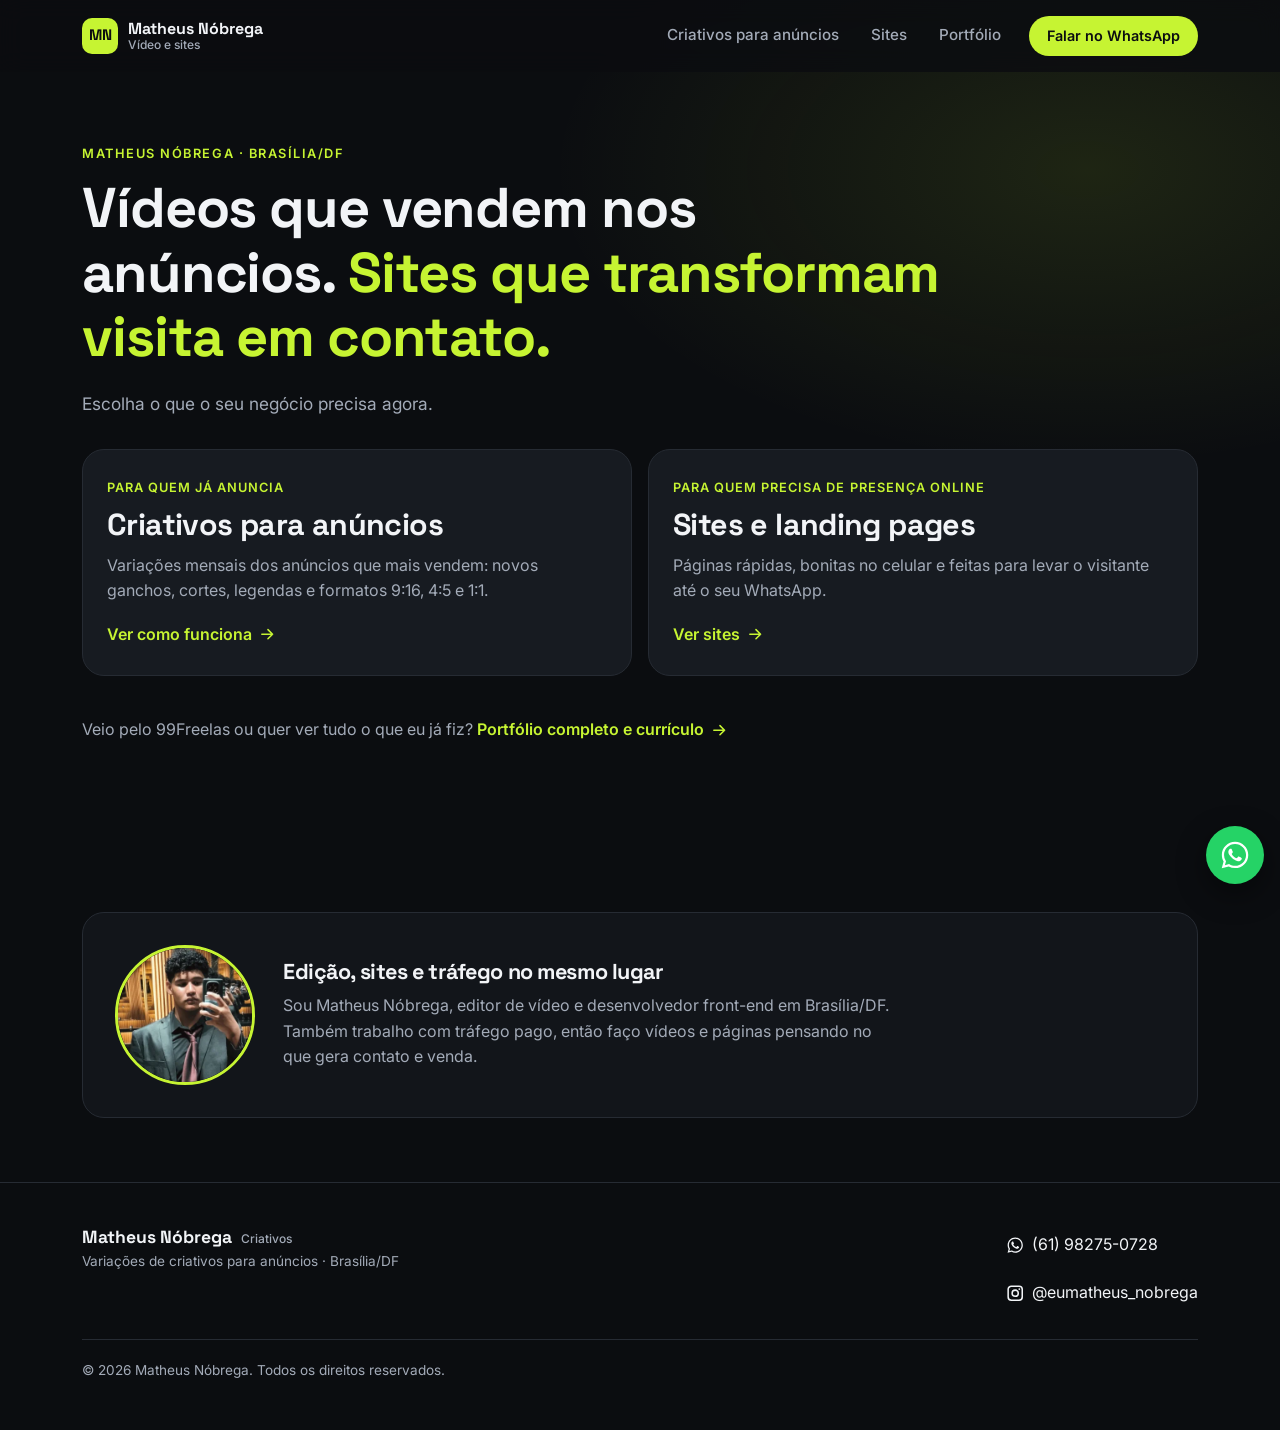
==== commit 7a344948: "Update index.html" ====
--- a/index.html
+++ b/index.html
@@ -117,7 +117,6 @@
             <ul class="footer-contacts">
                 <li><a data-wa="contato" href="https://wa.me/5561982750728" target="_blank" rel="noopener"><svg class="icon" aria-hidden="true"><use href="#i-whatsapp"/></svg> (61) 98275-0728</a></li>
                 <li><a href="https://www.instagram.com/eumatheus_nobrega/" target="_blank" rel="noopener"><svg class="icon" aria-hidden="true"><use href="#i-instagram"/></svg> @eumatheus_nobrega</a></li>
-                <li><span class="footer-mail"><svg class="icon" aria-hidden="true"><use href="#i-mail"/></svg> <mark class="todo">[PREENCHER E-MAIL]</mark></span></li>
             </ul>
         </div>
         <div class="wrap">
--- a/css/style.css
+++ b/css/style.css
@@ -0,0 +1,814 @@
+/* ==========================================================================
+   Matheus Nóbrega | Criativos
+   Mobile first. Cores e fontes nas variáveis abaixo.
+   ========================================================================== */
+
+:root {
+    --bg: #0B0D10;
+    --bg-2: #12151A;
+    --surface: #171B21;
+    --border: #262B33;
+    --text: #F2F4F7;
+    --muted: #A3ABB8;
+    --accent: #C6F432;
+    --accent-hover: #D6FF55;
+    --on-accent: #0B0D10;
+    --whatsapp: #25D366;
+
+    --font-display: 'Space Grotesk', system-ui, sans-serif;
+    --font-body: 'Inter', system-ui, -apple-system, 'Segoe UI', sans-serif;
+
+    --radius: 14px;
+    --radius-lg: 22px;
+    --header-h: 64px;
+    --gutter: 16px;
+    --max: 1180px;
+}
+
+*,
+*::before,
+*::after { box-sizing: border-box; }
+
+* { margin: 0; padding: 0; }
+
+html {
+    scroll-behavior: smooth;
+    scroll-padding-top: calc(var(--header-h) + 12px);
+    -webkit-text-size-adjust: 100%;
+}
+
+body {
+    background: var(--bg);
+    color: var(--text);
+    font-family: var(--font-body);
+    font-size: 1rem;
+    line-height: 1.6;
+    overflow-x: hidden;
+    -webkit-font-smoothing: antialiased;
+}
+
+img, video, svg { display: block; max-width: 100%; }
+a { color: inherit; }
+ul, ol { list-style: none; }
+button { font: inherit; color: inherit; background: none; border: 0; cursor: pointer; }
+
+h1, h2, h3 {
+    font-family: var(--font-display);
+    line-height: 1.15;
+    letter-spacing: -0.02em;
+}
+
+:focus-visible {
+    outline: 3px solid var(--accent);
+    outline-offset: 3px;
+    border-radius: 6px;
+}
+
+.visually-hidden {
+    position: absolute !important;
+    width: 1px; height: 1px;
+    overflow: hidden;
+    clip: rect(0 0 0 0);
+    white-space: nowrap;
+}
+
+.skip-link {
+    position: absolute;
+    left: var(--gutter);
+    top: -100px;
+    z-index: 200;
+    background: var(--accent);
+    color: var(--on-accent);
+    padding: .6rem 1rem;
+    border-radius: 8px;
+    font-weight: 600;
+}
+.skip-link:focus { top: 12px; }
+
+.icon { width: 1.15em; height: 1.15em; flex: none; }
+
+/* Marcador de conteúdo pendente (remover quando preencher) */
+mark.todo {
+    background: #FFD60A;
+    color: #111;
+    padding: 0 .3em;
+    border-radius: 4px;
+    font-weight: 600;
+    font-size: .9em;
+}
+
+.wrap {
+    width: 100%;
+    max-width: var(--max);
+    margin: 0 auto;
+    padding: 0 var(--gutter);
+}
+.wrap-narrow { max-width: 820px; }
+
+.accent { color: var(--accent); }
+
+.eyebrow {
+    color: var(--accent);
+    font-size: .8rem;
+    font-weight: 600;
+    letter-spacing: .12em;
+    text-transform: uppercase;
+    margin-bottom: .75rem;
+}
+
+.section { padding: 72px 0; }
+.section-tight { padding: 48px 0; }
+
+.section-title {
+    font-size: clamp(1.6rem, 5.5vw, 2.6rem);
+    max-width: 22ch;
+    margin-bottom: 2rem;
+}
+
+/* ---------- Botões ---------- */
+.btn {
+    display: inline-flex;
+    align-items: center;
+    justify-content: center;
+    gap: .55rem;
+    min-height: 48px;
+    padding: .8rem 1.3rem;
+    border-radius: 999px;
+    font-weight: 600;
+    font-size: 1rem;
+    line-height: 1.25;
+    text-align: center;
+    text-decoration: none;
+    border: 2px solid transparent;
+    transition: background-color .2s, color .2s, border-color .2s, transform .2s;
+}
+.btn:active { transform: translateY(1px); }
+
+.btn-primary { background: var(--accent); color: var(--on-accent); }
+.btn-primary:hover { background: var(--accent-hover); }
+
+.btn-ghost { border-color: var(--border); color: var(--text); }
+.btn-ghost:hover { border-color: var(--accent); color: var(--accent); }
+
+.btn-dark { background: var(--bg); color: var(--text); }
+.btn-dark:hover { background: #000; }
+
+.btn-sm { min-height: 40px; padding: .5rem 1rem; font-size: .9rem; }
+.btn-lg { min-height: 56px; padding: 1rem 1.6rem; }
+.btn-block { width: 100%; }
+
+.only-desktop { display: none; }
+
+/* ---------- Header ---------- */
+.header {
+    position: fixed;
+    inset: 0 0 auto;
+    z-index: 100;
+    height: var(--header-h);
+    background: rgba(11, 13, 16, .82);
+    backdrop-filter: blur(12px);
+    -webkit-backdrop-filter: blur(12px);
+    border-bottom: 1px solid transparent;
+    transition: border-color .2s;
+}
+.header.is-scrolled { border-bottom-color: var(--border); }
+
+.header-inner {
+    height: 100%;
+    display: flex;
+    align-items: center;
+    gap: .75rem;
+}
+
+.brand {
+    display: flex;
+    align-items: center;
+    gap: .6rem;
+    text-decoration: none;
+    margin-right: auto;
+    min-width: 0;
+}
+.brand-mark {
+    display: grid;
+    place-items: center;
+    width: 36px; height: 36px;
+    border-radius: 10px;
+    background: var(--accent);
+    color: var(--on-accent);
+    font-family: var(--font-display);
+    font-weight: 700;
+    font-size: .95rem;
+    flex: none;
+}
+.brand-name {
+    font-family: var(--font-display);
+    font-weight: 700;
+    font-size: 1rem;
+    line-height: 1.1;
+    display: none;
+}
+.brand-tag {
+    display: block;
+    color: var(--muted);
+    font-family: var(--font-body);
+    font-weight: 500;
+    font-size: .75rem;
+}
+
+.menu-toggle {
+    width: 44px; height: 44px;
+    display: grid;
+    place-items: center;
+    border-radius: 10px;
+}
+.menu-toggle-bar,
+.menu-toggle-bar::before,
+.menu-toggle-bar::after {
+    display: block;
+    width: 22px; height: 2px;
+    background: var(--text);
+    border-radius: 2px;
+    transition: transform .25s, background-color .25s;
+    position: relative;
+}
+.menu-toggle-bar::before,
+.menu-toggle-bar::after { content: ''; position: absolute; left: 0; }
+.menu-toggle-bar::before { top: -7px; }
+.menu-toggle-bar::after { top: 7px; }
+.menu-toggle[aria-expanded="true"] .menu-toggle-bar { background: transparent; }
+.menu-toggle[aria-expanded="true"] .menu-toggle-bar::before { transform: translateY(7px) rotate(45deg); }
+.menu-toggle[aria-expanded="true"] .menu-toggle-bar::after { transform: translateY(-7px) rotate(-45deg); }
+
+.nav {
+    position: fixed;
+    top: var(--header-h);
+    left: 0; right: 0;
+    background: var(--bg);
+    border-bottom: 1px solid var(--border);
+    display: none;
+    flex-direction: column;
+    padding: .5rem var(--gutter) 1rem;
+}
+.nav.is-open { display: flex; }
+.nav a {
+    padding: .9rem 0;
+    text-decoration: none;
+    font-weight: 500;
+    border-bottom: 1px solid var(--border);
+}
+.nav a:last-child { border-bottom: 0; }
+.nav a:hover { color: var(--accent); }
+
+/* ---------- Hero ---------- */
+.hero {
+    padding: calc(var(--header-h) + 40px) 0 64px;
+    background:
+        radial-gradient(60% 50% at 85% 20%, rgba(198, 244, 50, .10), transparent 70%),
+        var(--bg);
+}
+.hero-grid { display: grid; gap: 48px; }
+
+.hero h1 {
+    font-size: clamp(1.9rem, 7.5vw, 3.5rem);
+    margin-bottom: 1.25rem;
+}
+.lead {
+    color: var(--muted);
+    font-size: 1.08rem;
+    max-width: 56ch;
+    margin-bottom: 2rem;
+}
+
+.hero-actions {
+    display: flex;
+    flex-direction: column;
+    gap: .75rem;
+    margin-bottom: 1.75rem;
+}
+
+.hero-points {
+    display: flex;
+    flex-wrap: wrap;
+    gap: .5rem 1.25rem;
+    color: var(--muted);
+    font-size: .92rem;
+}
+.hero-points li { display: flex; align-items: center; gap: .4rem; }
+.hero-points .icon { color: var(--accent); }
+
+.hero-media { display: flex; justify-content: center; }
+
+.phone {
+    position: relative;
+    width: min(100%, 300px);
+    aspect-ratio: 9 / 16;
+    border-radius: 28px;
+    padding: 8px;
+    background: #000;
+    border: 1px solid var(--border);
+    box-shadow: 0 30px 80px -30px rgba(198, 244, 50, .35);
+}
+.phone video {
+    width: 100%; height: 100%;
+    object-fit: cover;
+    border-radius: 21px;
+    background: var(--surface);
+}
+.phone-tag {
+    position: absolute;
+    left: 50%; bottom: 20px;
+    transform: translateX(-50%);
+    background: rgba(11, 13, 16, .85);
+    border: 1px solid var(--border);
+    padding: .3rem .8rem;
+    border-radius: 999px;
+    font-size: .8rem;
+    font-weight: 600;
+    white-space: nowrap;
+}
+
+/* ---------- Cards / problema ---------- */
+.problem { background: var(--bg-2); }
+
+.cards-3 { display: grid; gap: 16px; }
+
+.card {
+    background: var(--surface);
+    border: 1px solid var(--border);
+    border-radius: var(--radius);
+    padding: 24px;
+}
+.card-icon {
+    width: 48px; height: 48px;
+    display: grid;
+    place-items: center;
+    border-radius: 12px;
+    background: rgba(198, 244, 50, .12);
+    color: var(--accent);
+    margin-bottom: 1rem;
+}
+.card-icon svg { width: 24px; height: 24px; }
+.card h3 { font-size: 1.15rem; margin-bottom: .5rem; }
+.card p { color: var(--muted); }
+
+/* ---------- Passos ---------- */
+.steps { display: grid; gap: 16px; counter-reset: step; }
+.step {
+    position: relative;
+    padding: 24px;
+    border-radius: var(--radius);
+    border: 1px solid var(--border);
+    background: linear-gradient(180deg, var(--surface), var(--bg));
+}
+.step-num {
+    display: grid;
+    place-items: center;
+    width: 40px; height: 40px;
+    border-radius: 50%;
+    background: var(--accent);
+    color: var(--on-accent);
+    font-family: var(--font-display);
+    font-weight: 700;
+    margin-bottom: 1rem;
+}
+.step h3 { font-size: 1.15rem; margin-bottom: .4rem; }
+.step p { color: var(--muted); }
+
+/* ---------- Trabalhos ---------- */
+.work-grid {
+    display: grid;
+    grid-template-columns: repeat(2, minmax(0, 1fr));
+    gap: 14px;
+}
+.work {
+    background: var(--surface);
+    border: 1px solid var(--border);
+    border-radius: var(--radius);
+    overflow: hidden;
+}
+.work-video {
+    aspect-ratio: 9 / 16;
+    background: #000;
+}
+.work-video video {
+    width: 100%; height: 100%;
+    object-fit: cover;
+}
+.work-meta {
+    display: grid;
+    gap: .35rem;
+    padding: 12px;
+    font-size: .82rem;
+}
+.work-meta div { display: flex; flex-wrap: wrap; gap: .3rem; }
+.work-meta dt { color: var(--muted); }
+.work-meta dt::after { content: ':'; }
+.work-meta dd { font-weight: 600; }
+.work-result {
+    margin: 0 12px 12px;
+    padding: .5rem .7rem;
+    border-radius: 8px;
+    background: rgba(198, 244, 50, .12);
+    color: var(--accent);
+    font-weight: 600;
+    font-size: .85rem;
+}
+
+.compare {
+    margin-top: 40px;
+    padding: 20px;
+    border: 1px dashed var(--border);
+    border-radius: var(--radius-lg);
+}
+.compare-head h3 { font-size: 1.3rem; margin-bottom: .25rem; }
+.compare-head p { color: var(--muted); margin-bottom: 1.25rem; }
+.compare-grid {
+    display: grid;
+    grid-template-columns: repeat(2, minmax(0, 1fr));
+    gap: 12px;
+    max-width: 560px;
+}
+.compare figure .work-video { border-radius: var(--radius); overflow: hidden; }
+.compare figcaption {
+    text-align: center;
+    font-weight: 600;
+    font-size: .9rem;
+    margin-top: .5rem;
+}
+.compare-note { margin-top: 1rem; color: var(--muted); font-size: .9rem; }
+
+/* ---------- Também faço ---------- */
+.extras-box {
+    display: grid;
+    gap: 24px;
+    padding: 24px;
+    border-radius: var(--radius-lg);
+    background: var(--bg-2);
+    border: 1px solid var(--border);
+}
+.extras-copy h2 { font-size: 1.35rem; margin-bottom: .75rem; }
+.extras-list { display: grid; gap: .4rem; margin-bottom: 1rem; color: var(--muted); }
+.extras-list li { display: flex; align-items: center; gap: .5rem; }
+.extras-list .icon { color: var(--accent); }
+
+.link-arrow {
+    display: inline-flex;
+    align-items: center;
+    gap: .4rem;
+    color: var(--accent);
+    font-weight: 600;
+    text-decoration: none;
+    min-height: 44px;
+}
+.link-arrow:hover { text-decoration: underline; }
+
+.sites {
+    display: grid;
+    grid-template-columns: repeat(3, minmax(0, 1fr));
+    gap: 10px;
+}
+.sites a {
+    display: block;
+    text-decoration: none;
+    font-size: .8rem;
+    font-weight: 500;
+    color: var(--muted);
+}
+.sites a:hover { color: var(--text); }
+.sites img {
+    width: 100%;
+    aspect-ratio: 16 / 10;
+    height: auto;
+    object-fit: cover;
+    border-radius: 10px;
+    border: 1px solid var(--border);
+    background: #fff;
+    margin-bottom: .4rem;
+}
+
+/* ---------- Planos ---------- */
+.plans { display: grid; gap: 16px; }
+.plan {
+    position: relative;
+    display: flex;
+    flex-direction: column;
+    padding: 28px 24px 24px;
+    border-radius: var(--radius-lg);
+    border: 1px solid var(--border);
+    background: var(--surface);
+}
+.plan h3 { font-size: 1.2rem; }
+.plan-price {
+    font-family: var(--font-display);
+    font-size: 1.9rem;
+    font-weight: 700;
+    margin: .25rem 0 1.25rem;
+}
+.plan-list { display: grid; gap: .6rem; margin-bottom: 1.5rem; flex: 1; color: var(--muted); }
+.plan-list li { display: flex; align-items: flex-start; gap: .5rem; }
+.plan-list .icon { color: var(--accent); margin-top: .2em; }
+
+.plan-featured {
+    border-color: var(--accent);
+    box-shadow: 0 20px 60px -30px rgba(198, 244, 50, .45);
+}
+.plan-badge {
+    position: absolute;
+    top: -13px; left: 24px;
+    background: var(--accent);
+    color: var(--on-accent);
+    font-size: .75rem;
+    font-weight: 700;
+    text-transform: uppercase;
+    letter-spacing: .06em;
+    padding: .25rem .7rem;
+    border-radius: 999px;
+}
+
+/* ---------- Sobre ---------- */
+.about {
+    display: grid;
+    gap: 20px;
+    align-items: center;
+    padding: 24px;
+    border-radius: var(--radius-lg);
+    background: var(--bg-2);
+    border: 1px solid var(--border);
+}
+.about-photo {
+    width: 112px; height: 112px;
+    border-radius: 50%;
+    object-fit: cover;
+    border: 3px solid var(--accent);
+}
+.about h2 { font-size: 1.35rem; margin-bottom: .5rem; }
+.about p { color: var(--muted); max-width: 62ch; }
+
+/* ---------- FAQ ---------- */
+.faq { border-top: 1px solid var(--border); }
+.faq-item { border-bottom: 1px solid var(--border); }
+.faq-item h3 { font-family: var(--font-body); font-size: 1rem; letter-spacing: 0; }
+.faq-item button {
+    width: 100%;
+    display: flex;
+    align-items: center;
+    justify-content: space-between;
+    gap: 1rem;
+    padding: 1.15rem 0;
+    min-height: 56px;
+    text-align: left;
+    font-weight: 600;
+    font-size: 1.02rem;
+}
+.faq-item button:hover { color: var(--accent); }
+.faq-item button .icon { color: var(--accent); transition: transform .25s; }
+.faq-item button[aria-expanded="true"] .icon { transform: rotate(45deg); }
+.faq-panel { padding: 0 0 1.25rem; color: var(--muted); max-width: 65ch; }
+
+/* ---------- CTA final ---------- */
+.final-cta {
+    background: var(--accent);
+    color: var(--on-accent);
+    padding: 64px 0;
+}
+.final-cta-inner { text-align: center; }
+.final-cta h2 {
+    font-size: clamp(1.6rem, 6vw, 2.6rem);
+    max-width: 22ch;
+    margin: 0 auto .75rem;
+}
+.final-cta p { margin-bottom: 1.75rem; font-weight: 500; }
+
+/* ---------- Footer ---------- */
+.footer {
+    padding: 40px 0 96px;
+    border-top: 1px solid var(--border);
+    background: var(--bg);
+}
+.footer-inner { display: grid; gap: 24px; margin-bottom: 24px; }
+.footer-brand { font-family: var(--font-display); font-weight: 700; font-size: 1.1rem; }
+.footer-brand .brand-tag { display: inline; margin-left: .3rem; }
+.footer-small { color: var(--muted); font-size: .85rem; }
+.footer-contacts { display: grid; gap: .25rem; }
+.footer-contacts a,
+.footer-mail {
+    display: inline-flex;
+    align-items: center;
+    gap: .5rem;
+    min-height: 44px;
+    text-decoration: none;
+    color: var(--text);
+}
+.footer-contacts a:hover { color: var(--accent); }
+.copyright { padding-top: 20px; border-top: 1px solid var(--border); }
+
+/* ---------- WhatsApp flutuante ---------- */
+.wa-float {
+    position: fixed;
+    right: 16px; bottom: 16px;
+    z-index: 90;
+    width: 58px; height: 58px;
+    display: grid;
+    place-items: center;
+    border-radius: 50%;
+    background: var(--whatsapp);
+    color: #fff;
+    box-shadow: 0 10px 30px rgba(0, 0, 0, .45);
+    transition: transform .2s;
+}
+.wa-float:hover { transform: scale(1.06); }
+.wa-float svg { width: 32px; height: 32px; }
+
+.muted { color: var(--muted); }
+.extras-copy .link-arrow { display: flex; }
+.extras-box > .btn { justify-self: start; }
+
+/* ---------- Página inicial (dois caminhos) ---------- */
+.hero-hub h1 { max-width: 24ch; }
+.paths { display: grid; gap: 16px; margin-bottom: 2rem; }
+.path {
+    display: flex;
+    flex-direction: column;
+    gap: .6rem;
+    padding: 28px 24px;
+    border-radius: var(--radius-lg);
+    border: 1px solid var(--border);
+    background: var(--surface);
+    text-decoration: none;
+    transition: border-color .2s, transform .2s;
+}
+.path:hover { border-color: var(--accent); transform: translateY(-2px); }
+.path-kicker {
+    color: var(--accent);
+    font-size: .8rem;
+    font-weight: 600;
+    letter-spacing: .08em;
+    text-transform: uppercase;
+}
+.path h2 { font-size: clamp(1.4rem, 5vw, 1.9rem); }
+.path p { color: var(--muted); flex: 1; }
+.path-cta {
+    display: inline-flex;
+    align-items: center;
+    gap: .4rem;
+    margin-top: .5rem;
+    font-weight: 600;
+    color: var(--accent);
+}
+.hub-portfolio { color: var(--muted); }
+
+/* ---------- Grade de sites ---------- */
+.site-grid { display: grid; gap: 16px; }
+.site-card {
+    display: block;
+    height: 100%;
+    border-radius: var(--radius);
+    border: 1px solid var(--border);
+    background: var(--surface);
+    overflow: hidden;
+    text-decoration: none;
+    transition: border-color .2s;
+}
+.site-card:hover { border-color: var(--accent); }
+.site-card img {
+    width: 100%;
+    height: auto;
+    aspect-ratio: 16 / 10;
+    object-fit: cover;
+    background: #fff;
+}
+.site-card-body { display: grid; gap: .2rem; padding: 16px; }
+.site-card-body > span:not(.link-arrow) { color: var(--muted); font-size: .9rem; }
+.site-card .link-arrow { min-height: 0; margin-top: .4rem; }
+
+/* ---------- Portfólio / currículo ---------- */
+.hero-portfolio { padding-bottom: 32px; }
+.portfolio-intro { display: grid; gap: 24px; align-items: center; }
+.hero-portfolio h1 { font-size: clamp(2rem, 8vw, 3.2rem); margin-bottom: .5rem; }
+.hero-portfolio .lead { margin-bottom: 1.25rem; }
+
+.tags { display: flex; flex-wrap: wrap; gap: .5rem; }
+.tags li {
+    padding: .35rem .8rem;
+    border-radius: 999px;
+    border: 1px solid var(--border);
+    background: var(--surface);
+    font-size: .85rem;
+    font-weight: 500;
+}
+
+.cv-head {
+    display: flex;
+    flex-wrap: wrap;
+    align-items: flex-end;
+    justify-content: space-between;
+    gap: 1rem;
+    margin-bottom: 2rem;
+}
+.cv-head .section-title { margin-bottom: 0; }
+.cv { display: grid; gap: 28px; }
+.cv-block h3 {
+    font-size: .8rem;
+    font-family: var(--font-body);
+    font-weight: 600;
+    letter-spacing: .12em;
+    text-transform: uppercase;
+    color: var(--accent);
+    margin-bottom: .75rem;
+}
+.cv-block > p { color: var(--muted); }
+.cv-list { display: grid; gap: .9rem; }
+.cv-list li { display: grid; gap: .15rem; }
+.cv-list span { color: var(--muted); }
+
+.footer-simple { padding-bottom: 40px; }
+.footer-simple .copyright { margin-top: 12px; }
+
+.print-only { display: none; }
+
+@media print {
+    :root { --text: #111; --muted: #444; --accent: #3b5200; --border: #ccc; --surface: #fff; }
+    body { background: #fff; color: #111; font-size: 11pt; }
+    .no-print, .wa-float, .skip-link { display: none !important; }
+    .print-only { display: block; }
+    .hero, .section { padding: 0 0 18px; background: none; }
+    .js .reveal { opacity: 1 !important; transform: none !important; }
+    .about-photo { width: 90px; height: 90px; border-width: 2px; }
+    .tags li { background: none; }
+    .cv { gap: 16px; }
+    .cv-block { break-inside: avoid; }
+    mark.todo { background: none; color: #111; font-weight: 400; }
+    a { text-decoration: none; }
+}
+
+/* ---------- Animação ao rolar ---------- */
+.js .reveal {
+    opacity: 0;
+    transform: translateY(18px);
+    transition: opacity .6s ease, transform .6s ease;
+}
+.js .reveal.is-visible { opacity: 1; transform: none; }
+
+@media (prefers-reduced-motion: reduce) {
+    html { scroll-behavior: auto; }
+    .js .reveal { opacity: 1; transform: none; transition: none; }
+    *, *::before, *::after { transition-duration: .01ms !important; animation-duration: .01ms !important; }
+}
+
+/* ==========================================================================
+   Telas maiores
+   ========================================================================== */
+@media (min-width: 420px) {
+    .brand-name { display: block; }
+}
+
+@media (min-width: 600px) {
+    .hero-actions { flex-direction: row; flex-wrap: wrap; }
+    .work-grid { grid-template-columns: repeat(3, minmax(0, 1fr)); }
+    .about { grid-template-columns: auto 1fr; gap: 28px; padding: 32px; }
+    .about-photo { width: 140px; height: 140px; }
+    .footer-inner { grid-template-columns: 1fr auto; align-items: start; }
+    .site-grid { grid-template-columns: repeat(2, minmax(0, 1fr)); }
+    .portfolio-intro { grid-template-columns: auto 1fr; gap: 32px; }
+    .page-portfolio .hero .about-photo { width: 160px; height: 160px; }
+}
+
+@media (min-width: 768px) {
+    :root { --gutter: 32px; --header-h: 72px; }
+    .section { padding: 96px 0; }
+    .section-tight { padding: 64px 0; }
+    .cards-3,
+    .steps,
+    .plans { grid-template-columns: repeat(3, minmax(0, 1fr)); }
+    .plans { align-items: stretch; }
+    .only-desktop { display: inline; }
+    .only-mobile { display: none; }
+    .extras-box { grid-template-columns: 1fr 1.4fr; align-items: center; padding: 32px; }
+    .compare { padding: 32px; }
+    .paths { grid-template-columns: repeat(2, minmax(0, 1fr)); }
+    .site-grid { grid-template-columns: repeat(3, minmax(0, 1fr)); }
+    .compare-grid { gap: 20px; }
+}
+
+@media (min-width: 1024px) {
+    .menu-toggle { display: none; }
+    .nav {
+        position: static;
+        display: flex;
+        flex-direction: row;
+        gap: 2rem;
+        padding: 0;
+        background: none;
+        border: 0;
+        margin-right: 1rem;
+    }
+    .nav a { padding: .5rem 0; border: 0; font-size: .95rem; color: var(--muted); }
+    .nav a:hover { color: var(--text); }
+
+    .hero { padding: calc(var(--header-h) + 72px) 0 96px; }
+    .hero-grid { grid-template-columns: 1.25fr .75fr; align-items: center; gap: 64px; }
+    .phone { width: 320px; }
+
+    .work-grid { grid-template-columns: repeat(5, minmax(0, 1fr)); }
+    .footer { padding-bottom: 48px; }
+}
